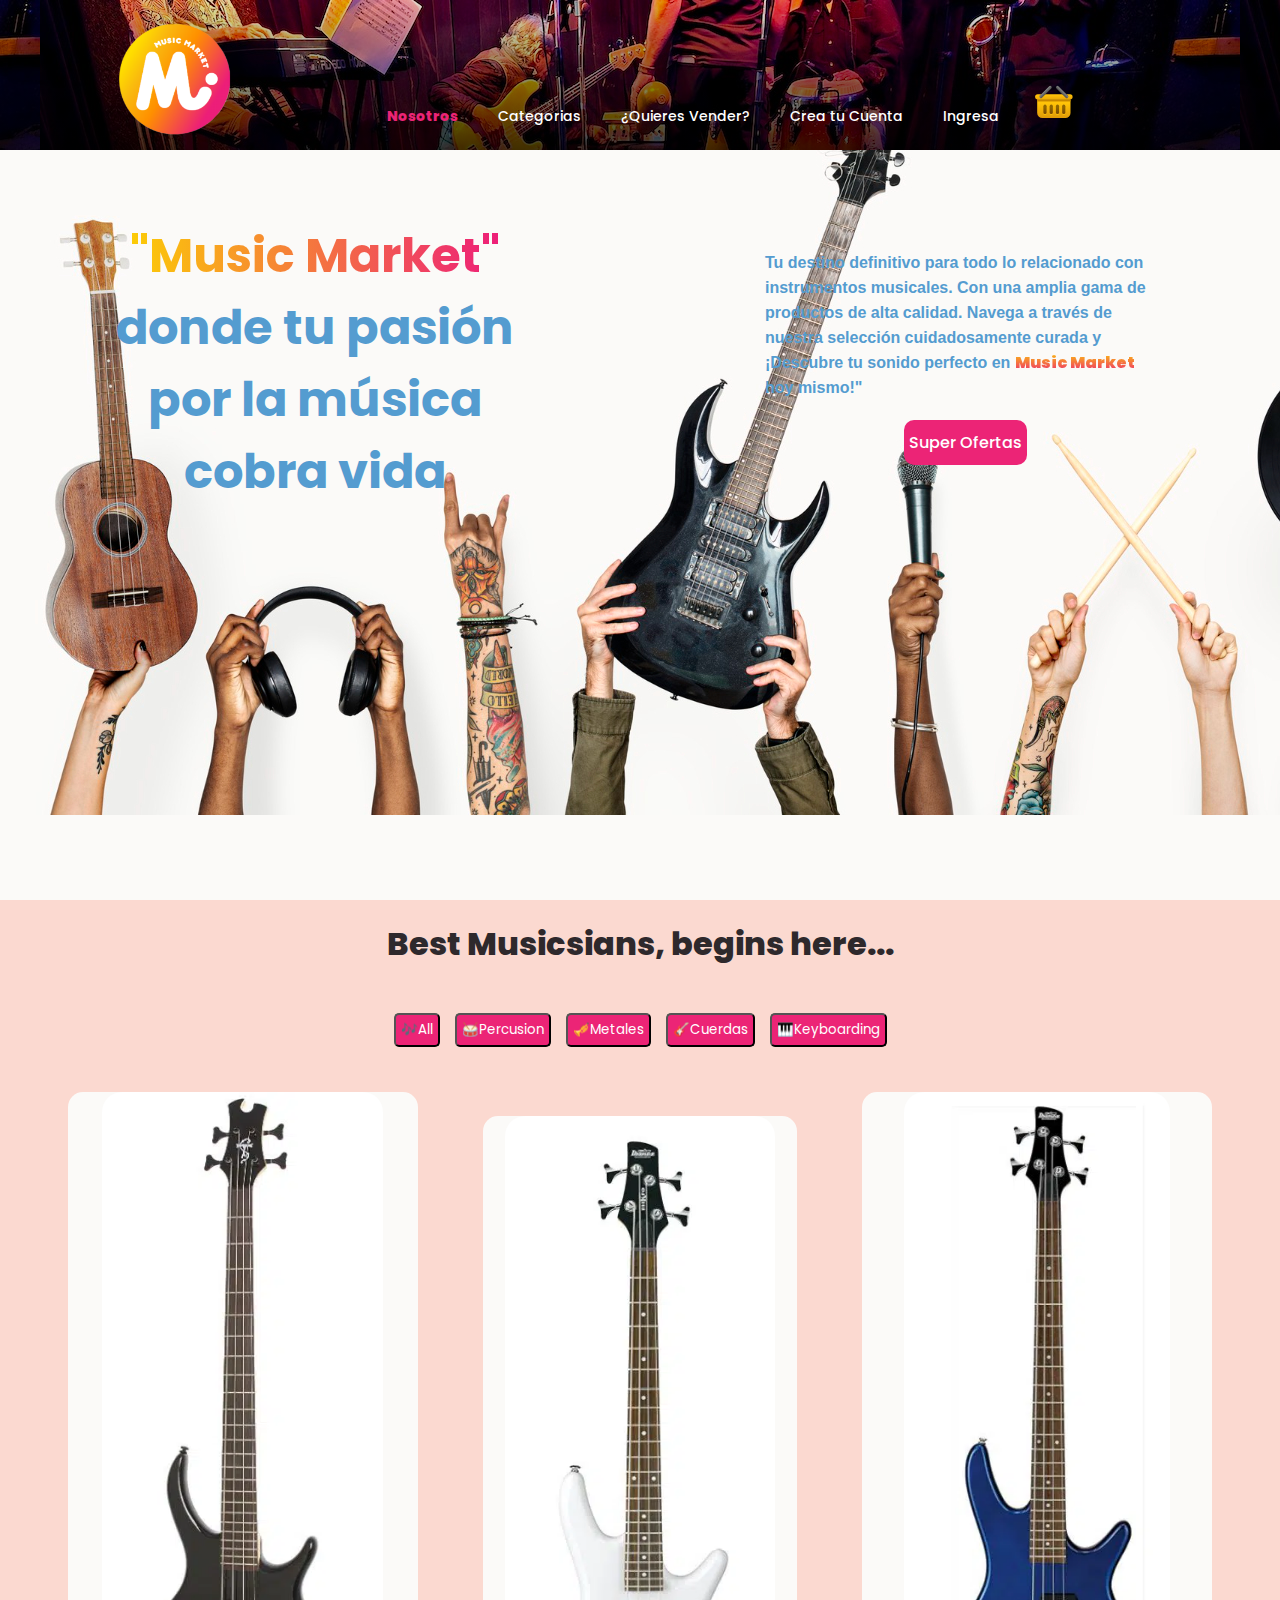
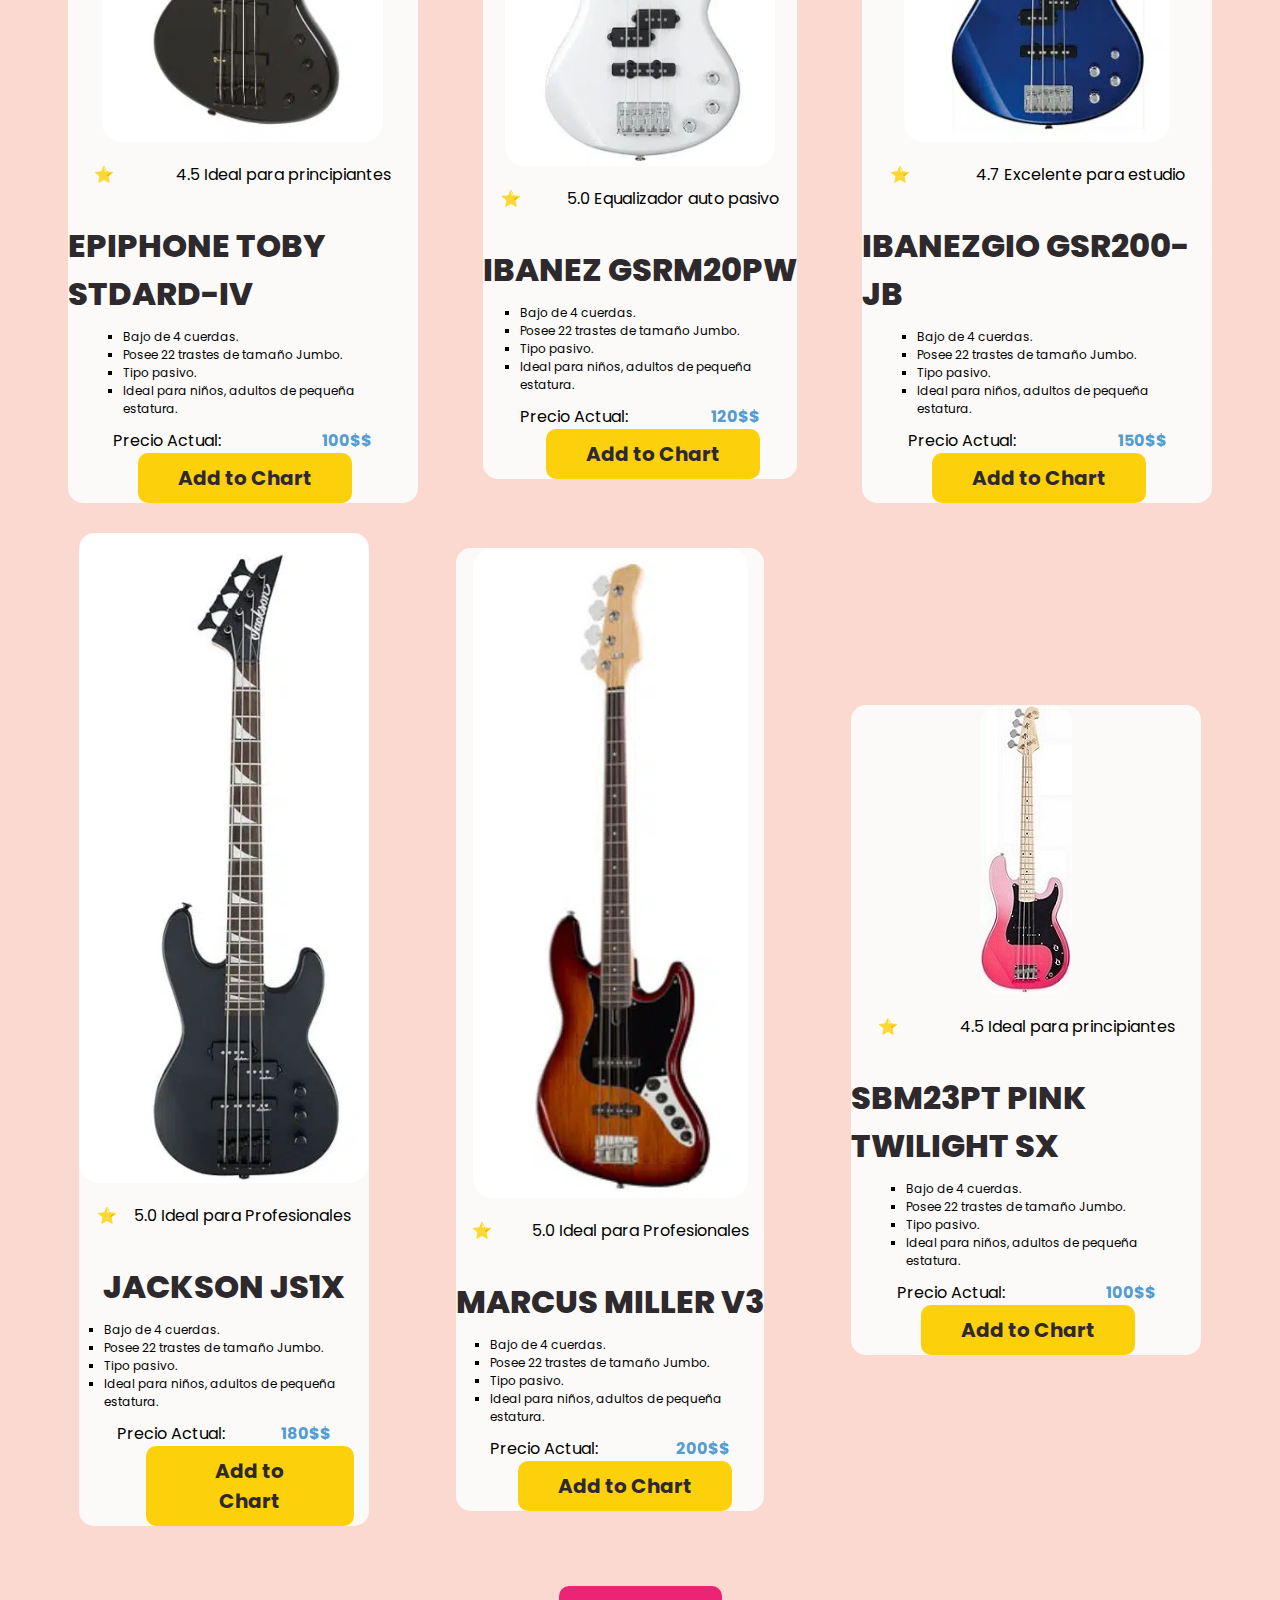
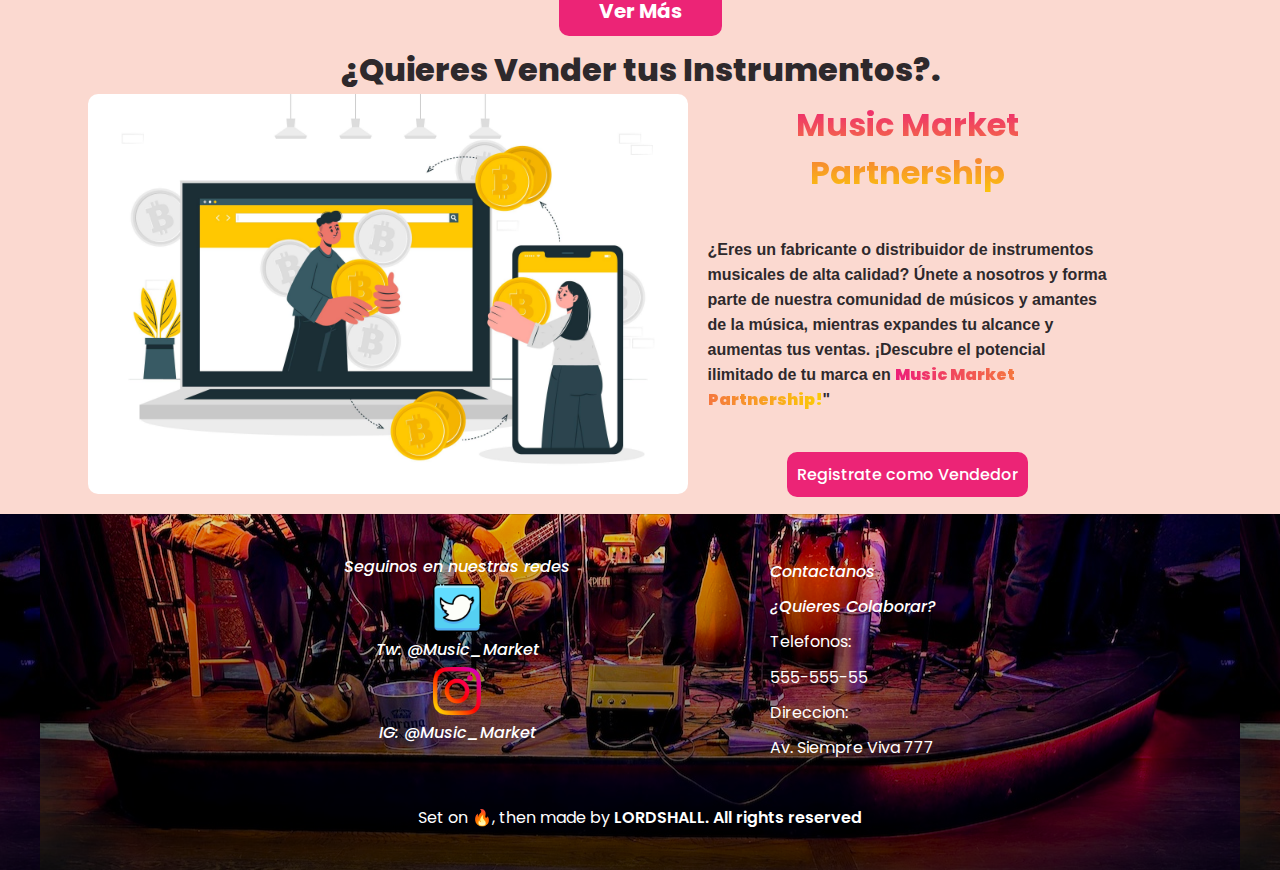
==== index.html @ e05923fe "data y index js agregados" ====
<!DOCTYPE html>
<html lang="en">
  <head>
    <meta charset="UTF-8" />
    <meta name="viewport" content="width=device-width, initial-scale=1.0" />
    <title>MusicMarket</title>
    <link rel="stylesheet" href="style.css" />
    <link rel="stylesheet" href="animations.css" />
    <link rel="stylesheet" href="Mediaqueries.css" />
    <link
      rel="apple-touch-icon"
      sizes="180x180"
      href="./assets/favicon/apple-touch-icon.png"
    />
    <link
      rel="icon"
      type="image/png"
      sizes="32x32"
      href="./assets/favicon/favicon-32x32.png"
    />
    <link
      rel="icon"
      type="image/png"
      sizes="16x16"
      href="./assets/favicon/favicon-16x16.png"
    />
    <link rel="manifest" href="./assets/favicon/site.webmanifest" />
  </head>
  <body>
    <header>
      <img src="./assets/Logos/Logo4.png" class="logo" alt="Music_Market" />

      <!-- Nav -->
      <nav class="navbar">
        <!-- input and Label para funcionalidad del menu -->
        <label for="menu-toggle" class="menu-label">
          <img src="./assets/Img/Bars-menu.png" alt="menu-icon" />
        </label>
        <input type="checkbox" id="menu-toggle" />

        <ul class="navbar-list">
          <li class="nav__link"><a href="#Home">Nosotros</a></li>
          <li class="nav__link"><a href="#Products">Categorias</a></li>
          <li class="nav__link"><a href="#Empresas">¿Quieres Vender?</a></li>
          <li class="nav__link"><a href="#">Crea tu Cuenta</a></li>
          <li class="nav__link"><a href="#">Ingresa</a></li>
        </ul>

        <!-- Carrito -->
        <!-- Input & label para funcion de Carrito -->

        <label for="cart-toggle" class="cart-label">
          <img
            src="./assets/Logos/cart_icon.svg"
            alt="buying car"
            class="cart-icon"
          />
        </label>
        <input type="checkbox" id="cart-toggle" />
        <!-- Carrito Agregado -->
        <div class="cart">
          <h2>Tu compra</h2>
          <!-- Compra -->
          <div class="cart-item">
            <img
              src="./assets/Img/Timbals/Timbals.png"
              class="cart-img"
              alt="Compra de Carrito"
            />
            <div class="item-info">
              <h3 class="item-title">Timbales</h3>
              <p class="item-bid">Sub-total:</p>
              <span class="item-price"> 150$</span>
            </div>
            <!-- Botones -->
            <div class="item-handler">
              <span class="quantity-handler down">-</span>
              <span class="item-quantity">1</span>
              <span class="quantity-handler up">+</span>
            </div>
          </div>
          <div class="cart-item">
            <img
              src="./assets/Img/Congas/Meinl_Hb50bk.png"
              class="cart-img"
              alt="Compra de Carrito"
            />
            <div class="item-info">
              <h3 class="item-title">Meinl_Hb50bk</h3>
              <p class="item-bid">Sub-total:</p>
              <span class="item-price"> 150$</span>
            </div>
            <!-- Botones -->
            <div class="item-handler">
              <span class="quantity-handler down">-</span>
              <span class="item-quantity">1</span>
              <span class="quantity-handler up">+</span>
            </div>
          </div>
          <div class="cart-item">
            <img
              src="./assets/Img/Keyboarding/Casio_Xw-p1.png"
              class="cart-img"
              alt="Compra de Carrito"
            />
            <div class="item-info">
              <h3 class="item-title">Casio XW-P1</h3>
              <p class="item-bid">Sub-total:</p>
              <span class="item-price"> 150$</span>
            </div>
            <!-- Botones -->
            <div class="item-handler">
              <span class="quantity-handler down">-</span>
              <span class="item-quantity">1</span>
              <span class="quantity-handler up">+</span>
            </div>
          </div>
          <div class="cart-item">
            <img
              src="./assets/Img/Bass/Bass_2.png"
              class="cart-img"
              alt="Compra de Carrito"
            />
            <div class="item-info">
              <h3 class="item-title">Bajo Elec.</h3>
              <p class="item-bid">Sub-total:</p>
              <span class="item-price"> 150$</span>
            </div>
            <!-- Botones -->
            <div class="item-handler">
              <span class="quantity-handler down">-</span>
              <span class="item-quantity">1</span>
              <span class="quantity-handler up">+</span>
            </div>
          </div>

          <!-- Divisor -->
          <span class="divider"></span>
          <div class="cart-total">
            <p>Total:</p>
            <span>350$</span>
          </div>

          <button class="btn-add">Comprar</button>
        </div>
        <!-- <div class="overlay"></div> -->
      </nav>
    </header>
    <section id="Home">
      <div class="Container">
        <div class="item">
          <h1>"Music Market"</h1>
          <h2>donde tu pasión por la música cobra vida</h2>
          <a href="#Products" target="_blank">Super Ofertas</a>
        </div>
        <div class="item2">
          <p>
            Tu destino definitivo para todo lo relacionado con instrumentos
            musicales. Con una amplia gama de productos de alta calidad. Navega
            a través de nuestra selección cuidadosamente curada y ¡Descubre tu
            sonido perfecto en <b>Music Market</b> hoy mismo!"
          </p>
          <a href="#Products" target="_blank">Super Ofertas</a>
        </div>
      </div>
    </section>
    <section id="Products">
      <h3>Best Musicsians, begins here...</h3>
      <div class="categories">
        <button class="category active">🎶All</button>
        <button class="category" data-category="percusion">🥁Percusion</button>
        <button class="category" data-category="metales">🎺Metales</button>
        <button class="category" data-category="cuerdas">🎸Cuerdas</button>
        <button class="category" data-category="keyboarding">
          🎹Keyboarding
        </button>
      </div>

      <!-- ############## PRODUCTOS ######################## -->
      <div class="products-container"></div>

      <button class="btn-more">Ver Más</button>
    </section>

    <section id="Empresas">
      <h3>¿Quieres Vender tus Instrumentos?.</h3>
      <div class="Enterprise">
        <div class="Enterprise-item">
          <img
            src="./assets/Img/Compra_Venta3.jpg"
            class="Compra_Venta"
            alt="Compra_Venta"
          />
        </div>
        <div class="Enterprise-item2">
          <h5>Music Market Partnership</h5>
          <p>
            ¿Eres un fabricante o distribuidor de instrumentos musicales de alta
            calidad? Únete a nosotros y forma parte de nuestra comunidad de
            músicos y amantes de la música, mientras expandes tu alcance y
            aumentas tus ventas. ¡Descubre el potencial ilimitado de tu marca en
            <b>Music Market Partnership!</b>"
          </p>

          <a href="#" target="_blank">Registrate como Vendedor</a>
        </div>
      </div>
    </section>
    <footer>
      <div id="footer-items">
        <div class="redes">
          <span>Seguinos en nuestras redes</span>
          <img src="./assets/Img/Twitter.png" class="red-icon" alt="Twitter" />
          <p>Tw: @Music_Market</p>
          <img
            src="./assets/Img/instagram2.png"
            class="red-icon"
            alt="Instagram"
          />
          <p>IG: @Music_Market</p>
        </div>
        <nav class="footer-nav">
          <ul class="footer-links">
            <li>
              <a href="#" target="_blank">Contactanos</a>
            </li>
            <li><a href="#">¿Quieres Colaborar?</a></li>
            <li>
              Telefonos:
              <p>555-555-55</p>
            </li>
            <li>
              Direccion:
              <p>Av. Siempre Viva 777</p>
            </li>
          </ul>
        </nav>
      </div>
      <p>Set on 🔥, then made by <span>LORDSHALL. All rights reserved</span></p>
    </footer>
    <script src="./assets/data.js"></script>
    <script src="./assets/index.js"></script>
  </body>
</html>
---- style.css ----
/* font */
@import url("https://fonts.googleapis.com/css2?family=Montserrat:wght@300;400;600;700;800;900&family=Poppins:wght@300;400;500;600;700;800&display=swap");

:root {
  /* bg colors */
  --background: #549cd0;
  --primary: #fbd9d0;
  --secondary: #ec2476;
  /* --secondary: #272d37; */
  --btn-bg: #fcd00a;
  --bg-azul-10: #e9eeff;
  --bg-white: #fff;
  --bg-electric: #f0fbff;
  --nav-bg: #0f1525;

  /* Text colors */
  --text-brown: #c59d6e;
  --text-Black: #2e292c;
  --text-red: #ec2476;
  --text-blue: #549cd0;
  --text-white: #fff;

  /* Decoration */
  --fire: #ff6d00;
  --electric: #64d3ff;
}

* {
  margin: 0 auto;
  padding: 0;
  box-sizing: border-box;
  font-family: "Poppins", sans-serif;
  text-decoration: none;
  list-style-type: none;
}

/* ========== HEADER =============== */

header {
  width: 100%;
  position: fixed;
  top: 0;
  display: flex;
  justify-content: space-between;
  align-items: center;
  height: 150px;
  padding: 0px 30px 0px 30px;
  margin: 0 auto;
  z-index: 1;
  background-image: linear-gradient(
      to bottom,
      rgba(0, 0, 0, 0.1),
      rgba(0, 0, 0, 0.75)
    ),
    url("./assets/Img/Salsa3.jpg");
  background-size: cover, no-repeat;
  background-position: top;
}

.logo {
  height: 90%;
  cursor: pointer;
}

.navbar,
.navbar-list {
  margin-top: 40px;
  display: flex;
  align-items: center;
  justify-content: space-between;
  gap: 20px;
}

.navbar-list {
  gap: 40px;
}

.navbar-list a {
  color: var(--text-white);
  font-size: 14px;
  font-weight: 500;
}

.cart-label {
  padding-left: 10px;
}

#menu-toggle:checked ~ .navbar-list {
  display: flex;
}

.navbar-list li:first-child > a {
  color: var(--text-red);
  font-weight: 800;
}

body {
  background: var(--primary);
  align-items: center;
}

/* ################### CARRITO ####################### */

/* ***Menu-toggle Ocultado*** */
#cart-toggle,
#menu-toggle,
.menu-label {
  display: none;
}

.menu-label {
  margin-right: 100px;
}

.cart-icon {
  height: 80px;
  width: 50px;
  font-size: 18px;
  margin-right: 100px;
  margin-top: 20px;
  color: var(--text-white);
  cursor: pointer;
  position: relative;
}

.cart-img {
  width: 55px;
  height: 65px;
}

.cart {
  position: absolute;
  right: 0;
  top: 150px;
  background: linear-gradient(to left, var(--primary), var(--bg-azul-10));
  padding: 40px 20px;
  height: calc(100vh - 150px);
  display: flex;
  flex-direction: column;
  gap: 20px;
  overflow-y: scroll;
  display: none;
}

.cart h2 {
  color: var(--text-Black);
  font-size: 20px;
  font-weight: 700;
}

.cart-item {
  display: flex;
  align-items: center;
  justify-content: center;
  gap: 20px;
  padding: 20px;
  border: 1px solid var(--text-blue);
  background: linear-gradient(to left, var(--primary), var(--bg-azul-10));
  border-radius: 10px;
  -webkit-border-radius: 10px;
  -moz-border-radius: 10px;
  -ms-border-radius: 10px;
  -o-border-radius: 10px;
}

.item-title {
  color: var(--text-Black);
  font-size: 14px;
  font-weight: 700;
  font-style: italic;
}

.item-bid {
  color: var(--text-Black);
  font-size: 12px;
  font-weight: 500;
}

.item-price {
  background: linear-gradient(to right, var(--text-blue), var(--text-Black));
  color: transparent;
  background-clip: text;
  -webkit-background-clip: text;
  font-weight: 800;
}

.item-handler {
  display: flex;
  align-items: center;
  justify-content: center;
  gap: 10px;
}

.quantity-handler {
  color: var(--text-red);
  padding: 2px 8px;
  border-radius: 5px;
  -webkit-border-radius: 5px;
  -moz-border-radius: 5px;
  -ms-border-radius: 5px;
  -o-border-radius: 5px;
  border: 2px solid var(--text-blue);
}

.item-quantity {
  color: var(--text-gray);
}
.divider {
  margin-top: 20px;
  border: 0.5px solid var(--text-blue);
}

.cart-total {
  display: flex;
  justify-content: space-between;
  color: var(--text-Black);
}

.cart-total p {
  font-weight: 700;
  font-style: italic;
}

.cart-total span {
  font-size: 18px;
  font-weight: 700;
  font-style: italic;
}

/* ##################### HACIENDO FUNCIONAL EL CARRITO############### */

#cart-toggle:checked + .cart {
  display: flex;
}

/* ############################ HOME ################################## */
/* main {
  background: var(--primary);
  display: flex;
  justify-content: center;
  width: 100%;
} */

#Home {
  max-width: 100%;
  padding: 100px 0;
  height: 100vh;
  width: 100%;
  display: flex;
  align-content: center;
  justify-content: center;
  background-image: url(./assets/Img/Hands.jpg);
}

.Container {
  display: flex;
  gap: 50px;
  flex-direction: row;
  justify-content: center;
  align-items: flex-start;
  max-width: 1200px;
}

.item {
  display: flex;
  flex-direction: column;
  margin-top: 120px;
  padding-right: 100px;
  width: 500px;
  text-align: center;
  color: var(--text-blue);
  font-family: "caveat";
}

.item a {
  width: fit-content;
  color: var(--text-white);
  padding: 10px 5px;
  border-radius: 10px;
  font-weight: 500;
  background-color: var(--text-red);
  display: none;
}

.item h1 {
  font-size: 48px;
  font-weight: 700;
  text-align: center;
  background: linear-gradient(to right, #fccc06, #ed1e79);
  color: transparent;
  background-clip: text;
  -webkit-background-clip: text;
}

.item2 b {
  background: linear-gradient(to bottom, #fccc06, #ed1e79);
  color: transparent;
  background-clip: text;
  -webkit-background-clip: text;
}

.item h2 {
  font-size: 48px;
  font-weight: 700;
  text-align: center;
}

.item2 {
  display: flex;
  margin-top: 150px;
  width: 500px;
  padding-left: 100px;
  flex-direction: column;
  gap: 20px;
  align-items: flex-start;
  /* margin: 40px 20px;
  font-family: Verdana, Geneva, Tahoma, sans-serif;
  font-weight: 800;
  font-size: 48px;
  text-align: right; */
}

.item2 p {
  justify-content: center;
  text-align: start;
  font-family: Verdana, Geneva, Tahoma, sans-serif;
  font-size: 16px;
  color: var(--text-blue);
  font-weight: 700;
  line-height: 25px;
}

.item2 a {
  width: fit-content;
  color: var(--text-white);
  padding: 10px 5px;
  border-radius: 10px;
  font-weight: 500;
  background-color: var(--text-red);
}

/* ############################ PRODUCTS ################################## */

#Products {
  display: flex;
  flex-direction: column;
  justify-content: space-between;
  align-items: center;
  max-width: 1200px;
  gap: 40px;
}

#Products h3 {
  margin-top: 20px;
  font-size: 2rem;
  font-weight: 800;
  color: var(--text-Black);
}

.products-container {
  display: flex;
  flex-wrap: wrap;
  align-content: center;
  justify-content: space-around;
  align-items: center;
  gap: 10px;
}

.products {
  max-width: 350px;
  background-color: #fbfaf8;
  display: flex;
  flex-direction: column;
  justify-content: space-between;
  align-items: center;
  border-radius: 15px;
  gap: 20px;
  margin-bottom: 20px;
}

.Instruments {
  max-width: 300px;
  max-height: 650px;
  border-radius: 20px;
  background-color: #fbfaf8;
}

.categories {
  display: flex;
  align-items: center;
  justify-content: center;
  gap: 15px;
}

.categories,
.category {
  cursor: pointer;
  border-radius: 5px;
  padding: 5px 5px;
}

.category {
  background-color: var(--text-red);
  color: var(--text-white);
}

.list-desc {
  margin-left: 10px;
  list-style: square;
}

.product-info {
  display: flex;
  flex-direction: column;
  justify-content: space-between;
  gap: 50px;
  /* width: 100%; */
}

.product-top {
  display: flex;
  justify-content: flex-start;
  gap: 10px;
  font-weight: 10px;
}

.product-mid {
  padding-top: 15px;
  display: flex;
  flex-direction: column;
  justify-content: center;
  align-content: center;
  align-items: center;
  gap: 10px;
}

.product-mid h4 {
  font-size: 500;
  text-align: center;
  font-size: 24px;
}

.list-desc {
  font-size: 12px;
  max-width: 250px;
}

.product-bot {
  padding-top: 10px;
  display: flex;
  justify-content: space-around;
  align-items: center;
  gap: 10px;
}

.product-bot b,
.product-mid h3 {
  color: var(--text-blue);
}

.btn-add {
  display: flex;
  margin-left: 20%;
  background-color: var(--btn-bg);
  border: none;
  padding: 10px 40px;
  border-radius: 10px;
  color: var(--text-Black);
  cursor: pointer;
  font-weight: 700;
  font-size: 20px;
}

.btn-more {
  background-color: var(--text-red);
  border: none;
  padding: 10px 40px;
  border-radius: 10px;
  width: fit-content;
  color: var(--text-white);
  cursor: pointer;
  font-weight: 700;
  font-size: 20px;
}

/* ############################ EMPRESAS ################################## */

#Empresas {
  display: flex;
  flex-direction: column;
  justify-content: space-around;
  align-items: center;
  max-width: 1200px;
  padding-top: 10px;
  padding-bottom: 10px;
}

#Empresas h3 {
  font-size: 2rem;
  font-weight: 800;
  color: var(--text-Black);
}

.Enterprise {
  margin-left: 70px;
  max-width: 1200px;
  display: flex;
  align-items: center;
  justify-content: space-between;
  border-radius: 10px;
  text-align: center;
  gap: 20px;
}

.Enterprise-item {
  display: flex;
  align-content: center;
  justify-content: center;
  width: 50%;
  padding-bottom: 10px;
}

.Compra_Venta {
  display: flex;
  align-items: center;
  justify-content: center;
  width: 600px;
  border-radius: 10px;
}

.Enterprise-item2 {
  display: flex;
  flex-direction: column;
  align-items: center;
  justify-content: space-between;
  width: 400px;
  gap: 40px;
}

.Enterprise-item2 h5 {
  font-size: 32px;
  font-weight: 700;
  min-width: 300px;
  justify-content: start;
  text-align: center;
  background: linear-gradient(to top, #fccc06, #ed1e79);
  color: transparent;
  background-clip: text;
  -webkit-background-clip: text;
}

.Enterprise-item2 p {
  text-align: start;
  font-family: Verdana, Geneva, Tahoma, sans-serif;
  font-size: 16px;
  color: var(--text-Black);
  font-weight: 700;
  line-height: 25px;
}

.Enterprise-item2 b {
  background: linear-gradient(to left, #fccc06, #ed1e79);
  color: transparent;
  background-clip: text;
  -webkit-background-clip: text;
}

.Enterprise-item2 a {
  color: var(--text-white);
  padding: 10px 10px;
  border-radius: 10px;
  font-weight: 500;
  background-color: var(--text-red);
}

.btn-load {
  width: fit-content;
  color: var(--text-white);
  padding: 10px 5px;
  border-radius: 10px;
  font-weight: 500;
  background-color: var(--text-red);
  display: none;
}

/* ############################ FOOTER ################################## */
footer {
  width: 100%;
  display: flex;
  flex-direction: column;
  justify-content: space-between;
  align-items: center;
  padding: 40px 0;
  gap: 40px;
  background-image: linear-gradient(
      to bottom,
      rgba(0, 0, 0, 0.1),
      rgba(0, 0, 0, 0.75)
    ),
    url("./assets/Img/Salsa3.jpg");
  background-size: cover, no-repeat;
  background-position: bottom;
}

#footer-items {
  display: flex;
  align-content: center;
  justify-content: space-between;
  gap: 200px;
}

.redes {
  display: flex;
  flex-direction: column;
  gap: 5px;
  max-width: 500px;
}

.red-icon {
  display: flex;
  width: 48px;
  height: 48px;
}

.footer-nav,
.footer-links,
.footer-links p {
  line-height: 2.2em;
  font-size: 16px;
  color: var(--text-white);
}

/* .footer-links a {
  text-decoration: underline var(--background);
} */

.redes p,
.redes span,
footer a {
  color: var(--text-white);
  font-size: 16px;
  font-weight: 500;
  font-style: italic;
}

.footer-nav {
  max-width: 500px;
  flex-direction: row;
}

footer span {
  font-weight: 600;
}

footer p {
  color: var(--bg-white);
}
---- animations.css ----
html {
  scroll-behavior: smooth;
  scroll-padding-top: 75px;
}

.overlay {
  position: absolute;
  width: 100%;
  height: 100vh;
  top: 80px;
  left: 0;
  z-index: 1;
  background: rgba(255, 255, 255, 0.25);
  backdrop-filter: blur(16.5px);
  -webkit-backdrop-filter: blur(16.5px);
  opacity: 0;
  transform: translate(-200%);
  transition: opacity 0.7s ease;
}

#menu-toggle:checked ~ .overlay {
  transform: translate(0);
  opacity: 1;
}

.navbar-list li {
  position: relative;
  padding: 0;
}

.navbar-list li a::after {
  content: "";
  background-color: var(--alternative);
  width: 100%;
  height: 2px;
  position: absolute;
  bottom: 0;
  left: 0;
  transform: scaleX(0);
  -webkit-transform: scaleX(0);
  -moz-transform: scaleX(0);
  -ms-transform: scaleX(0);
  -o-transform: scaleX(0);
  /* transform-origin: bottom right; */
  transition: 0.25s ease;
  -webkit-transition: 0.25s ease;
  -moz-transition: 0.25s ease;
  -ms-transition: 0.25s ease;
  -o-transition: 0.25s ease;
}

.navbar-list li a:hover::after {
  transform: scaleX(1);
  /* -webkit-transform: scaleX(1);
    -moz-transform: scaleX(1);
    -ms-transform: scaleX(1);
    -o-transform: scaleX(1);
    transform-origin: bottom left; */
}

.login-icon {
  transition: all.3s ease-out;
  -webkit-transition: all.3s ease-out;
  -moz-transition: all.3s ease-out;
  -ms-transition: all.3s ease-out;
  -o-transition: all.3s ease-out;
}

.login-icon:hover {
  color: var(--alternative);
  border-color: var(--alternative);
}

.Estudio-info a {
  transition: all 0.2s ease-out;
  -webkit-transition: all 0.2s ease-out;
  -moz-transition: all 0.2s ease-out;
  -ms-transition: all 0.2s ease-out;
  -o-transition: all 0.2s ease-out;
}

.Estudio-info a:hover {
  background-color: #56070c;
}

/* ****Animations**** */

@keyframes fade {
  from {
    opacity: 0;
  }
  to {
    opacity: 1;
  }
}

@keyframes slide-up {
  from {
    transform: translateY(50px);
    -webkit-transform: translateY(50px);
    -moz-transform: translateY(50px);
    -ms-transform: translateY(50px);
    -o-transform: translateY(50px);
  }
  to {
    transform: translateY(0);
  }
}

/* .item h1 {
    animation: fade 1.5s ease-in, slide-up 1.3s ease-in-out;
    -webkit-animation: fade 1.5s ease-in, slide-up 1.3s ease-in-out;
    animation-delay: 0.6s;
  }
  
  .item p {
    opacity: 0;
    animation: fade 1.3s ease-in forwards, slide-up 1s ease-in-out;
    -webkit-animation: fade 1.3s ease-in forwards, slide-up 1s ease-in-out;
    animation-delay: 0.5s;
  }
  
  .item:nth-child(1) {
    opacity: 0;
    animation: fade 1.2s ease-in-out forwards;
    -webkit-animation: fade 1.2s ease-in-out forwards;
    animation-delay: 0.6s;
  }
  
  .item:nth-child(2),
  .item:nth-child(3) {
    opacity: 0;
    animation: fade 1s ease-in-out forwards, slide-up 1.3s ease-in-out;
    -webkit-animation: fade 1s ease-in-out forwards, slide-up 1.3s ease-in-out;
    animation-delay: 0.3s;
  }
  
  .galeria-foto:hover,
  .galeria-studio:hover {
    scale: 1.02;
  } */

.Studio {
  opacity: 0;
  animation: fade infinite ease-in-out forwards;
}

.footer-links a {
  transition: underline var(--text2);
  -webkit-transition: underline var(--text2);
  -moz-transition: underline var(--text2);
  -ms-transition: underline var(--text2);
  -o-transition: underline var(--text2);
}

.footer-links a:hover {
  text-decoration: underline var(--text2);
}
---- Mediaqueries.css ----
@media (max-width: 990px) {
  .navbar {
    gap: 5px;
  }

  /* * {
    border: 1px solid red;
    } */

  .navbar-list {
    position: absolute;
    border: 2px solid var(--bg-white);
    top: 110px;
    width: 90%;
    left: 1%;
    right: 1%;
    border-top: 0;
    flex-direction: column;
    background: linear-gradient(to top, var(--text-blue), var(--text-Black));
    border-radius: 0px 0px 20px 20px;
    border-radius: 0px 0px 15px 15px;
    -webkit-border-radius: 0px 0px 15px 15px;
    -moz-border-radius: 0px 0px 15px 15px;
    -ms-border-radius: 0px 0px 15px 15px;
    -o-border-radius: 0px 0px 15px 15px;
    align-items: flex-start;
    padding: 20px 20px;
    display: none;
  }

  .menu-label {
    margin-right: 60px;
    display: flex;
    cursor: pointer;
    order: 2;
  }

  .menu-label img {
    padding-top: 15px;
  }

  #menu-toggle:checked + .navbar-list {
    display: flex;
  }
  /*################### HOME #####################*/

  #Home {
    width: 100%;
  }

  .Container {
    padding-left: 15%;
    width: 100%;
    text-align: center;
    justify-content: center;
    flex-direction: column;
    gap: 20px;
  }

  .item {
    align-items: center;
    justify-content: center;
  }

  .item a {
    display: flex;
  }

  .item2 {
    display: none;
  }
  /*################### Products #####################*/

  .categories {
    flex-wrap: wrap;
    max-width: 390px;
  }

  .category {
    width: 120px;
  }

  .product-mid h3 {
    font-size: 16px;
  }

  /*################### Empresa #####################*/

  .Enterprise {
    max-width: 90%;
    justify-content: space-around;
  }

  .Enterprise-item,
  .Enterprise-item2 {
    max-width: 50%;
  }

  .Enterprise-item2 {
    justify-content: flex-start;
  }
  .Enterprise-item2 p {
    display: none;
  }
  .Compra_Venta {
    width: 300px;
  }

  .Enterprise-item2 h5 {
    font-size: 24px;
    max-width: 100px;
  }

  .Enterprise-item2 a {
    align-items: center;
    font-size: 12px;
  }

  /*################### Footer #####################*/
  #footer {
    width: 90%;
  }

  #footer-items {
    display: flex;
    flex-wrap: wrap;
    justify-content: space-around;
  }

  .footer-nav {
    margin-left: 0px;
  }

  .redes {
    text-align: center;
    align-items: center;
  }

  .redes p,
  .redes span {
    font-size: 12px;
  }

  footer p,
  .footer-nav p,
  .footer-links,
  .footer-links a,
  .footer-links span {
    font-size: 12px;
    font-weight: 500;
  }
}

/* **************************************************************** */
@media (max-width: 580px) {
  .cart {
    left: 0;
    width: 100%;
    border: none;
  }

  .cart-item {
    flex-wrap: wrap;
  }

  /* #Home {
    width: 100%;
  } */

  .Container {
    display: flex;
    flex-wrap: wrap;
    min-width: 100%;
    justify-content: space-around;
  }

  .item,
  .item2 {
    justify-content: center;
    max-width: 300px;
  }

  .item h1,
  .item h2 {
    font-size: 32px;
  }

  #Products h3 {
    font-size: 32px;
  }

  #Products h3 {
    font-size: 24px;
    max-width: 300px;
    text-align: center;
  }

  .btn-more {
    font-size: 12px;
    max-width: 40%;
  }

  /*################### Empresa #####################*/

  .Enterprise {
    display: flex;
    justify-content: center;
    max-width: 340px;
    margin-left: 0;
  }
  #Empresas h3 {
    font-size: 18px;
  }

  .Enterprise-item {
    max-width: 150px;
  }

  .Compra_Venta {
    width: 150px;
  }

  .Enterprise-item2 {
    min-width: 100px;
    justify-content: center;
    width: fit-content;
  }

  .Enterprise-item2 h5 {
    font-size: 14px;
    text-align: center;
    min-width: 120px;
  }

  .Enterprise-item2 a {
    text-align: center;
    font-size: 12px;
    max-width: fit-content;
  }

  /*################### Footer #####################*/
  footer {
    padding-top: 10px;
  }

  .red-icon {
    display: none;
  }

  #footer-items {
    flex-direction: column-reverse;
    text-align: center;
    gap: 20px;
  }

  .footer-links,
  .footer-links a,
  .footer-links span {
    font-size: 16px;
    line-height: 1.6em;
  }

  .redes,
  .redes span,
  .redes p {
    line-height: 1em;
  }

  footer p {
    text-align: center;
    font-size: 12px;
  }
}
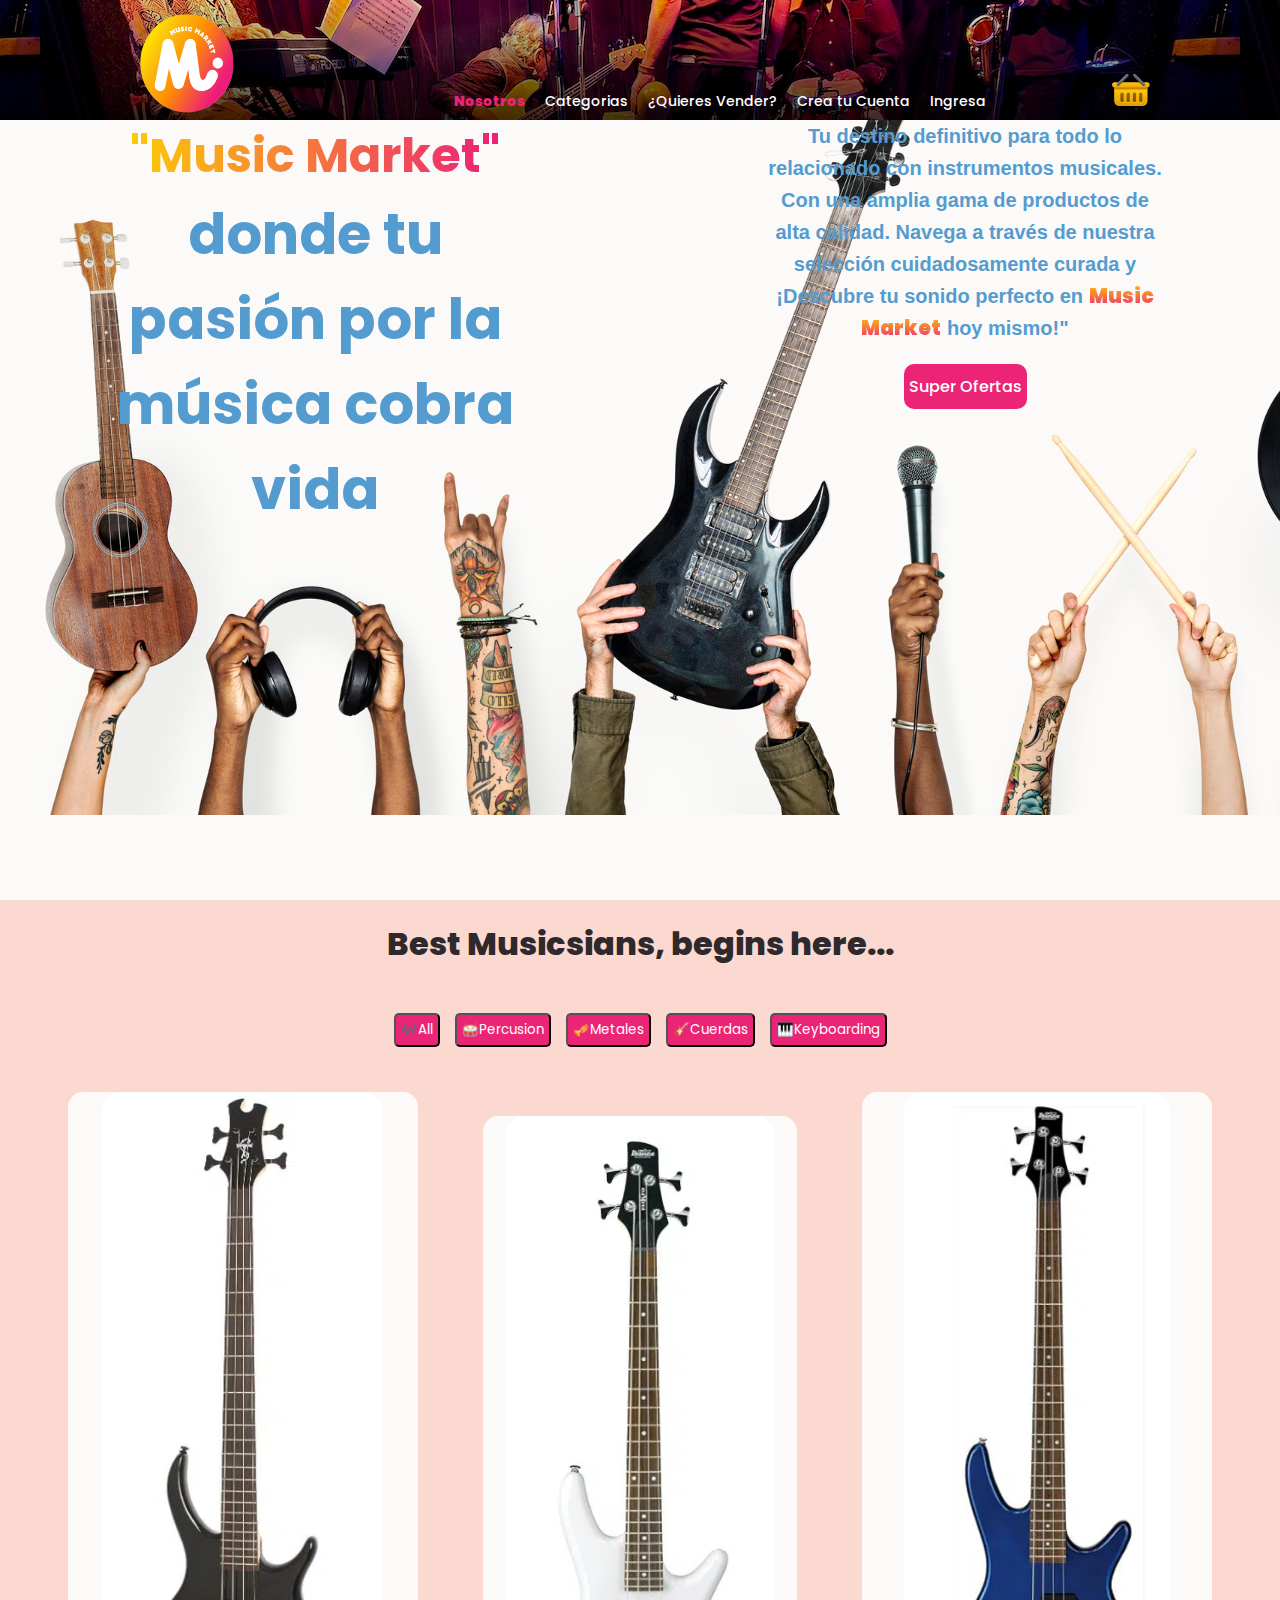
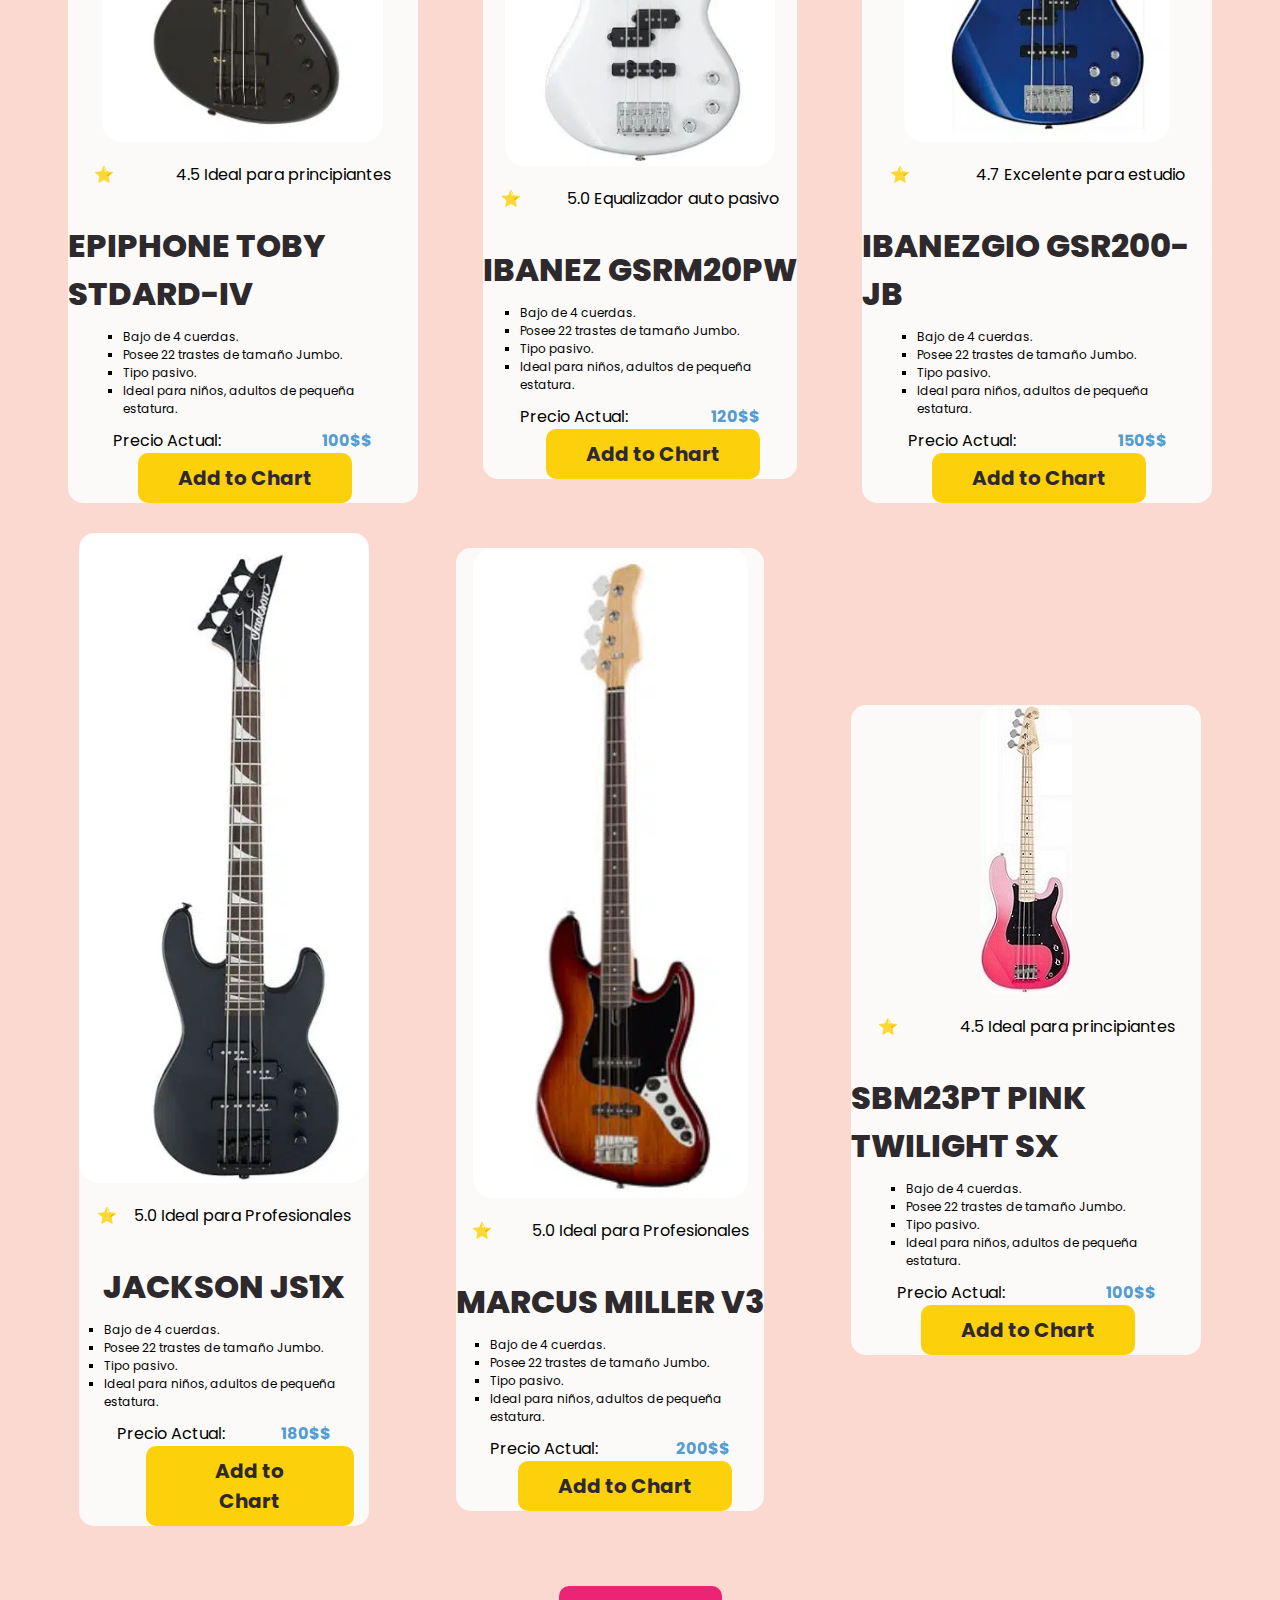
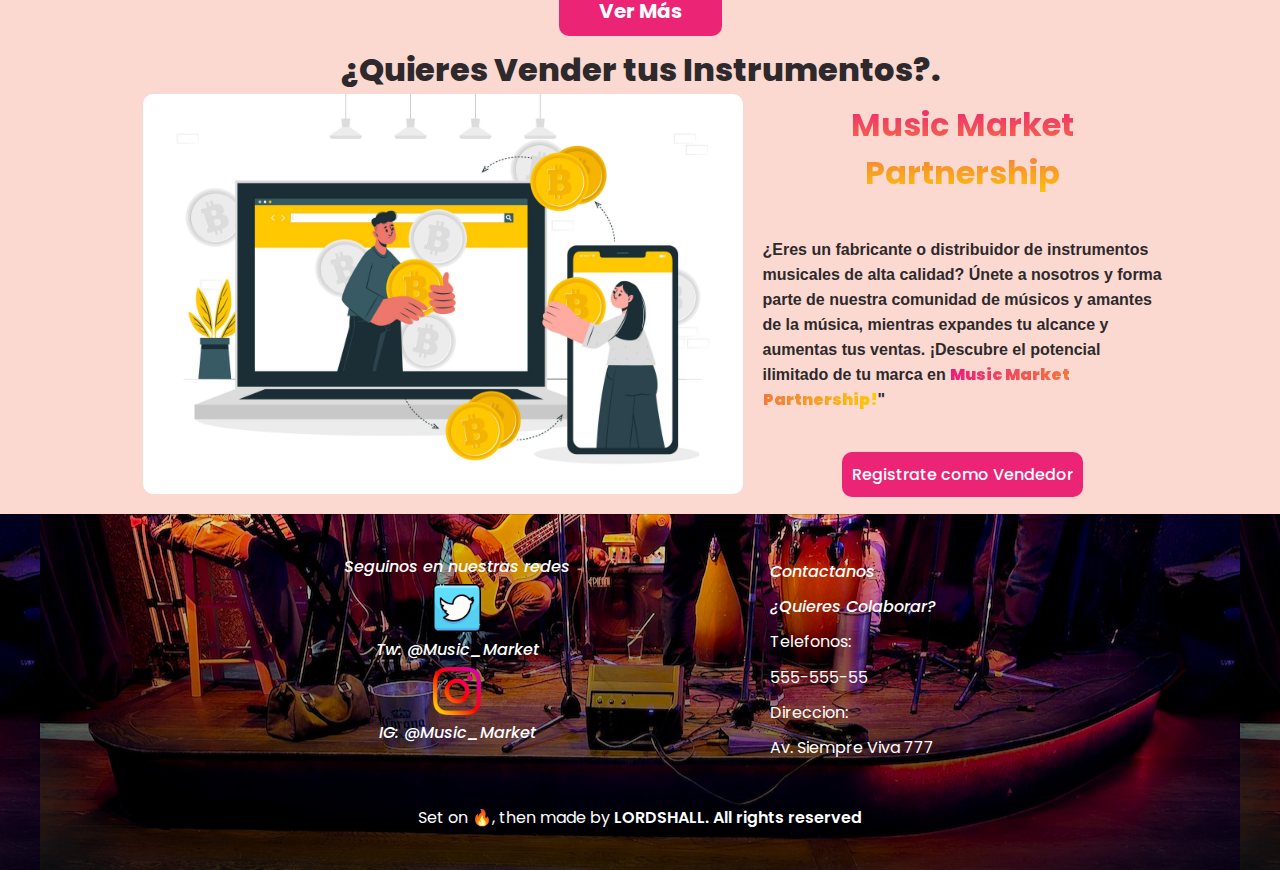
==== commit 58ce8d37: "Arreglos en CSS" ====
--- a/index.html
+++ b/index.html
@@ -4,6 +4,10 @@
     <meta charset="UTF-8" />
     <meta name="viewport" content="width=device-width, initial-scale=1.0" />
     <title>MusicMarket</title>
+    <link
+      rel="stylesheet"
+      href="https://cdnjs.cloudflare.com/ajax/libs/font-awesome/6.4.2/css/all.min.css"
+    />
     <link rel="stylesheet" href="style.css" />
     <link rel="stylesheet" href="animations.css" />
     <link rel="stylesheet" href="Mediaqueries.css" />
@@ -29,12 +33,13 @@
   <body>
     <header>
       <img src="./assets/Logos/Logo4.png" class="logo" alt="Music_Market" />
-
-      <!-- Nav -->
       <nav class="navbar">
+        <!-- Nav -->
+
         <!-- input and Label para funcionalidad del menu -->
         <label for="menu-toggle" class="menu-label">
           <img src="./assets/Img/Bars-menu.png" alt="menu-icon" />
+          <!-- <i class="fa-regular fa-piano-keyboard" style="color: #fd840e"></i> -->
         </label>
         <input type="checkbox" id="menu-toggle" />
 
@@ -55,6 +60,7 @@
             alt="buying car"
             class="cart-icon"
           />
+          <!-- <i class="fa-solid fa-cart-flatbed cart-icon"></i> -->
         </label>
         <input type="checkbox" id="cart-toggle" />
         <!-- Carrito Agregado -->
@@ -143,69 +149,75 @@
 
           <button class="btn-add">Comprar</button>
         </div>
-        <!-- <div class="overlay"></div> -->
+        <div class="overlay"></div>
       </nav>
     </header>
-    <section id="Home">
-      <div class="Container">
-        <div class="item">
-          <h1>"Music Market"</h1>
-          <h2>donde tu pasión por la música cobra vida</h2>
-          <a href="#Products" target="_blank">Super Ofertas</a>
-        </div>
-        <div class="item2">
-          <p>
-            Tu destino definitivo para todo lo relacionado con instrumentos
-            musicales. Con una amplia gama de productos de alta calidad. Navega
-            a través de nuestra selección cuidadosamente curada y ¡Descubre tu
-            sonido perfecto en <b>Music Market</b> hoy mismo!"
-          </p>
-          <a href="#Products" target="_blank">Super Ofertas</a>
-        </div>
-      </div>
-    </section>
-    <section id="Products">
-      <h3>Best Musicsians, begins here...</h3>
-      <div class="categories">
-        <button class="category active">🎶All</button>
-        <button class="category" data-category="percusion">🥁Percusion</button>
-        <button class="category" data-category="metales">🎺Metales</button>
-        <button class="category" data-category="cuerdas">🎸Cuerdas</button>
-        <button class="category" data-category="keyboarding">
-          🎹Keyboarding
-        </button>
-      </div>
-
-      <!-- ############## PRODUCTOS ######################## -->
-      <div class="products-container"></div>
-
-      <button class="btn-more">Ver Más</button>
-    </section>
-
-    <section id="Empresas">
-      <h3>¿Quieres Vender tus Instrumentos?.</h3>
-      <div class="Enterprise">
-        <div class="Enterprise-item">
-          <img
-            src="./assets/Img/Compra_Venta3.jpg"
-            class="Compra_Venta"
-            alt="Compra_Venta"
-          />
-        </div>
-        <div class="Enterprise-item2">
-          <h5>Music Market Partnership</h5>
-          <p>
-            ¿Eres un fabricante o distribuidor de instrumentos musicales de alta
-            calidad? Únete a nosotros y forma parte de nuestra comunidad de
-            músicos y amantes de la música, mientras expandes tu alcance y
-            aumentas tus ventas. ¡Descubre el potencial ilimitado de tu marca en
-            <b>Music Market Partnership!</b>"
-          </p>
-
-          <a href="#" target="_blank">Registrate como Vendedor</a>
-        </div>
-      </div>
-    </section>
+
+    <main>
+      <section id="Home">
+        <div class="Container">
+          <div class="item">
+            <h1>"Music Market"</h1>
+            <h2>donde tu pasión por la música cobra vida</h2>
+            <a href="#Products" target="_blank">Super Ofertas</a>
+          </div>
+          <div class="item2">
+            <p>
+              Tu destino definitivo para todo lo relacionado con instrumentos
+              musicales. Con una amplia gama de productos de alta calidad.
+              Navega a través de nuestra selección cuidadosamente curada y
+              ¡Descubre tu sonido perfecto en <b>Music Market</b> hoy mismo!"
+            </p>
+            <a href="#Products" target="_blank">Super Ofertas</a>
+          </div>
+        </div>
+      </section>
+      <section id="Products">
+        <h3>Best Musicsians, begins here...</h3>
+        <div class="categories">
+          <button class="category active">🎶All</button>
+          <button class="category" data-category="percusion">
+            🥁Percusion
+          </button>
+          <button class="category" data-category="metales">🎺Metales</button>
+          <button class="category" data-category="cuerdas">🎸Cuerdas</button>
+          <button class="category" data-category="keyboarding">
+            🎹Keyboarding
+          </button>
+        </div>
+
+        <!-- ############## PRODUCTOS ######################## -->
+        <div class="products-container"></div>
+
+        <button class="btn-more">Ver Más</button>
+      </section>
+
+      <section id="Empresas">
+        <h3>¿Quieres Vender tus Instrumentos?.</h3>
+        <div class="Enterprise">
+          <div class="Enterprise-item">
+            <img
+              src="./assets/Img/Compra_Venta3.jpg"
+              class="Compra_Venta"
+              alt="Compra_Venta"
+            />
+          </div>
+          <div class="Enterprise-item2">
+            <h5>Music Market Partnership</h5>
+            <p>
+              ¿Eres un fabricante o distribuidor de instrumentos musicales de
+              alta calidad? Únete a nosotros y forma parte de nuestra comunidad
+              de músicos y amantes de la música, mientras expandes tu alcance y
+              aumentas tus ventas. ¡Descubre el potencial ilimitado de tu marca
+              en
+              <b>Music Market Partnership!</b>"
+            </p>
+
+            <a href="#" target="_blank">Registrate como Vendedor</a>
+          </div>
+        </div>
+      </section>
+    </main>
     <footer>
       <div id="footer-items">
         <div class="redes">
--- a/style.css
+++ b/style.css
@@ -43,10 +43,10 @@
   display: flex;
   justify-content: space-between;
   align-items: center;
-  height: 150px;
+  height: 120px;
   padding: 0px 30px 0px 30px;
   margin: 0 auto;
-  z-index: 1;
+  z-index: 2;
   background-image: linear-gradient(
       to bottom,
       rgba(0, 0, 0, 0.1),
@@ -55,38 +55,34 @@
     url("./assets/Img/Salsa3.jpg");
   background-size: cover, no-repeat;
   background-position: top;
+  gap: 20px;
 }
 
 .logo {
-  height: 90%;
-  cursor: pointer;
-}
-
-.navbar,
+  height: 120px;
+  width: 120px;
+}
+
+.navbar {
+  margin-top: 40px;
+  display: flex;
+  align-items: center;
+  justify-content: center;
+  gap: 80px;
+}
+
 .navbar-list {
+  gap: 20px;
   margin-top: 40px;
   display: flex;
   align-items: center;
-  justify-content: space-between;
-  gap: 20px;
-}
-
-.navbar-list {
-  gap: 40px;
+  justify-content: center;
 }
 
 .navbar-list a {
   color: var(--text-white);
   font-size: 14px;
   font-weight: 500;
-}
-
-.cart-label {
-  padding-left: 10px;
-}
-
-#menu-toggle:checked ~ .navbar-list {
-  display: flex;
 }
 
 .navbar-list li:first-child > a {
@@ -94,10 +90,11 @@
   font-weight: 800;
 }
 
-body {
+/* body {
   background: var(--primary);
   align-items: center;
-}
+  overflow-x: hidden;
+} */
 
 /* ################### CARRITO ####################### */
 
@@ -108,19 +105,19 @@
   display: none;
 }
 
-.menu-label {
+/* .menu-label {
   margin-right: 100px;
-}
+} */
 
 .cart-icon {
+  display: flex;
   height: 80px;
   width: 50px;
-  font-size: 18px;
-  margin-right: 100px;
+  font-size: 24px;
   margin-top: 20px;
-  color: var(--text-white);
+  margin-left: 40px;
   cursor: pointer;
-  position: relative;
+  z-index: 2;
 }
 
 .cart-img {
@@ -131,7 +128,7 @@
 .cart {
   position: absolute;
   right: 0;
-  top: 150px;
+  top: 120px;
   background: linear-gradient(to left, var(--primary), var(--bg-azul-10));
   padding: 40px 20px;
   height: calc(100vh - 150px);
@@ -139,7 +136,9 @@
   flex-direction: column;
   gap: 20px;
   overflow-y: scroll;
-  display: none;
+  transform: translate(200%);
+  transition: all 0.6s ease-in-out;
+  z-index: 2;
 }
 
 .cart h2 {
@@ -229,21 +228,36 @@
 
 /* ##################### HACIENDO FUNCIONAL EL CARRITO############### */
 
-#cart-toggle:checked + .cart {
-  display: flex;
+#cart-toggle:checked ~ .cart {
+  transform: translate(0);
+  /* display: flex; */
 }
 
 /* ############################ HOME ################################## */
+main {
+  background: var(--primary);
+  display: flex;
+  flex-direction: column;
+  align-items: center;
+  justify-content: center;
+  width: 100%;
+  color: black;
+  overflow-x: hidden;
+}
+
 /* main {
-  background: var(--primary);
-  display: flex;
+  background: var(--background);
+  display: flex;
+  flex-direction: column;
+  align-items: center;
   justify-content: center;
   width: 100%;
+  color: white;
 } */
 
 #Home {
   max-width: 100%;
-  padding: 100px 0;
+  padding: 20px 0;
   height: 100vh;
   width: 100%;
   display: flex;
@@ -264,7 +278,7 @@
 .item {
   display: flex;
   flex-direction: column;
-  margin-top: 120px;
+  margin-top: 100px;
   padding-right: 100px;
   width: 500px;
   text-align: center;
@@ -300,14 +314,14 @@
 }
 
 .item h2 {
-  font-size: 48px;
+  font-size: 56px;
   font-weight: 700;
   text-align: center;
 }
 
 .item2 {
   display: flex;
-  margin-top: 150px;
+  margin-top: 100px;
   width: 500px;
   padding-left: 100px;
   flex-direction: column;
@@ -322,12 +336,12 @@
 
 .item2 p {
   justify-content: center;
-  text-align: start;
+  text-align: center;
   font-family: Verdana, Geneva, Tahoma, sans-serif;
-  font-size: 16px;
+  font-size: 20px;
   color: var(--text-blue);
   font-weight: 700;
-  line-height: 25px;
+  line-height: 32px;
 }
 
 .item2 a {
--- a/animations.css
+++ b/animations.css
@@ -1,13 +1,13 @@
 html {
   scroll-behavior: smooth;
-  scroll-padding-top: 75px;
+  scroll-padding-top: 100px;
 }
 
 .overlay {
   position: absolute;
   width: 100%;
   height: 100vh;
-  top: 80px;
+  top: 120px;
   left: 0;
   z-index: 1;
   background: rgba(255, 255, 255, 0.25);
@@ -18,6 +18,7 @@
   transition: opacity 0.7s ease;
 }
 
+#cart-toggle:checked ~ .overlay,
 #menu-toggle:checked ~ .overlay {
   transform: translate(0);
   opacity: 1;
--- a/Mediaqueries.css
+++ b/Mediaqueries.css
@@ -26,10 +26,14 @@
     align-items: flex-start;
     padding: 20px 20px;
     display: none;
+    z-index: 2;
+  }
+
+  .navbar {
+    gap: 25px;
   }
 
   .menu-label {
-    margin-right: 60px;
     display: flex;
     cursor: pointer;
     order: 2;
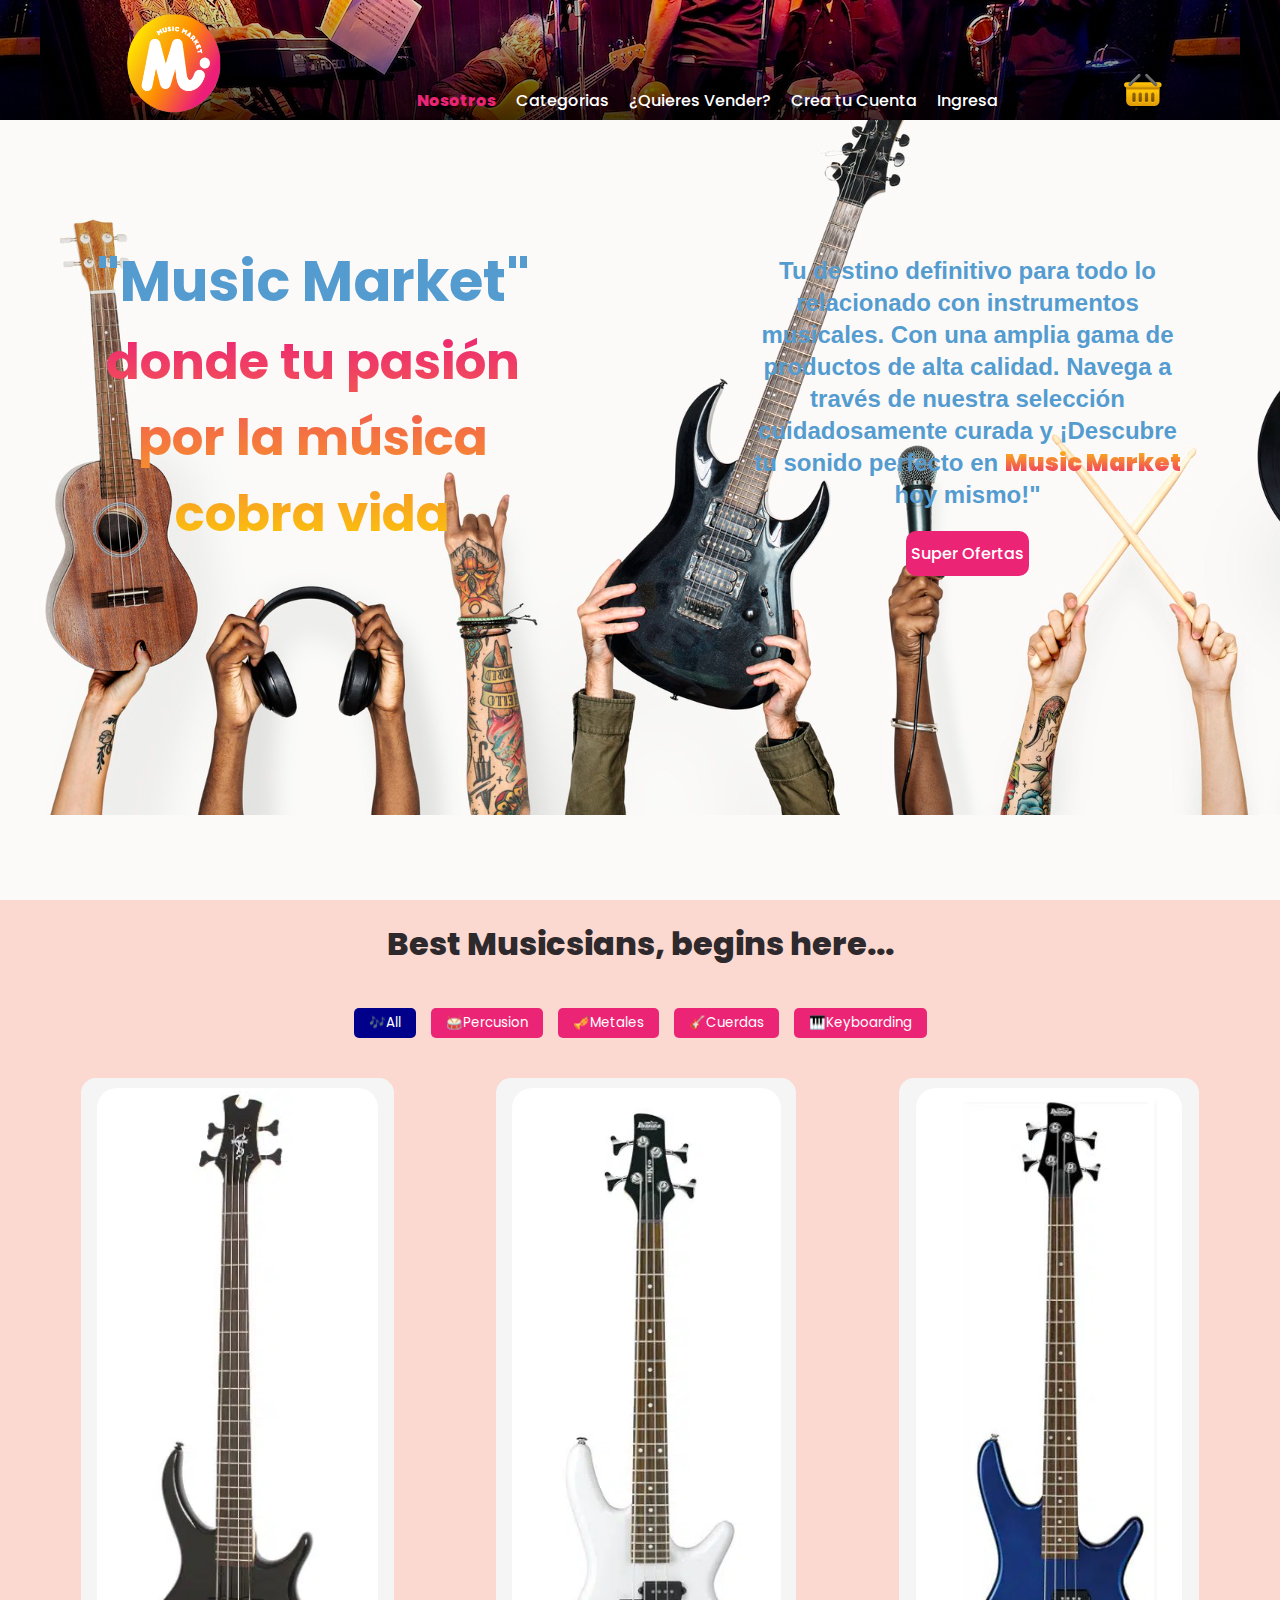
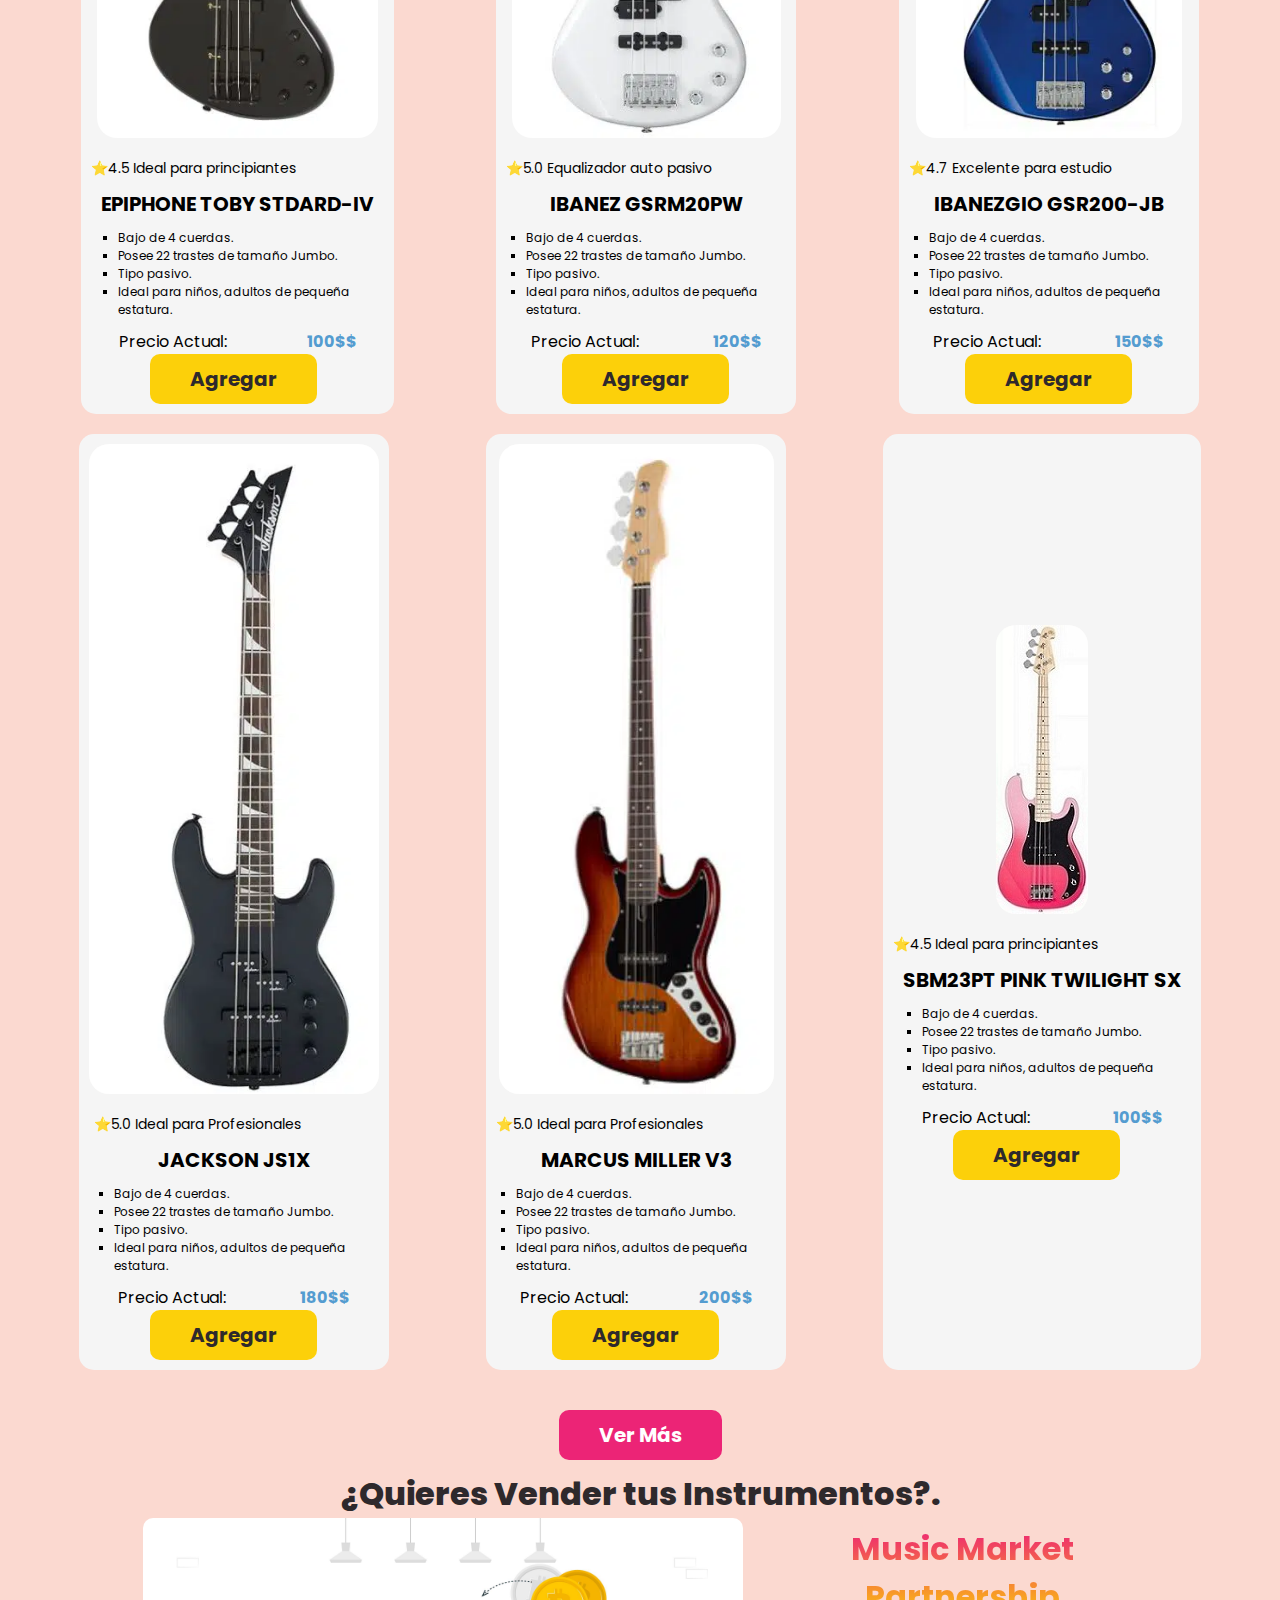
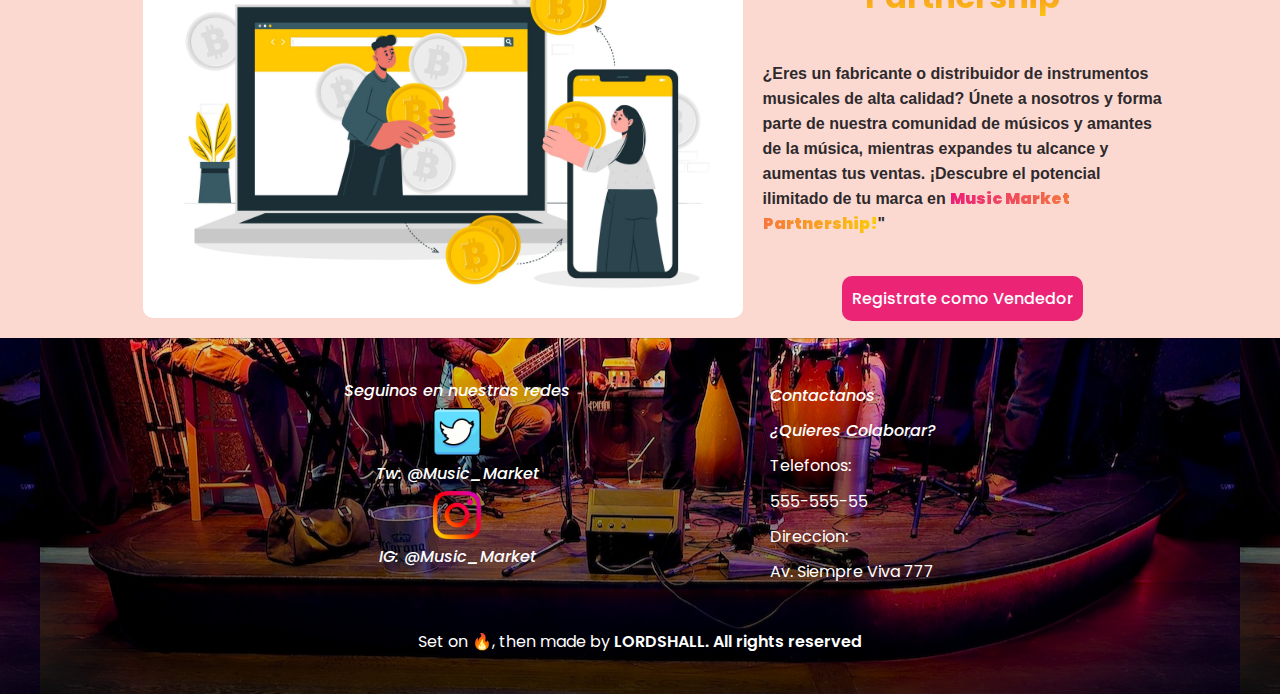
==== commit 3de17a8c: "Arreglos en CSS Generales" ====
--- a/index.html
+++ b/index.html
@@ -159,7 +159,6 @@
           <div class="item">
             <h1>"Music Market"</h1>
             <h2>donde tu pasión por la música cobra vida</h2>
-            <a href="#Products" target="_blank">Super Ofertas</a>
           </div>
           <div class="item2">
             <p>
@@ -187,7 +186,44 @@
         </div>
 
         <!-- ############## PRODUCTOS ######################## -->
-        <div class="products-container"></div>
+        <div class="products-container">
+          <!-- ******** PRODUCTO 1 ************** -->
+          <!-- <div class="products">
+  <img
+    src="./assets/Img/Bass/EPIPHONE_TOBY_STDARD-IV.webp"
+    alt="Bajo"
+    class="Instruments"
+  /> -->
+
+          <!-- Contenedor info -->
+          <!-- <div class="product.info"> -->
+          <!-- Top -->
+          <!-- <div class="product-top">
+      <p> 4.5 ⭐Ideal para principiantes</p>
+    </div> -->
+
+          <!-- Mid -->
+          <!-- <div class="product-mid">
+      <h4>EPIPHONE TOBY STDARD-IV</h4>
+      <ul>
+        <li class="list-desc">Bajo de 4 cuerdas.</li>
+        <li class="list-desc">Posee 22 trastes de tamaño Jumbo.</li>
+        <li class="list-desc">Tipo pasivo.</li>
+        <li class="list-desc">
+          Ideal para niños, adultos de pequeña estatura.
+        </li>
+      </ul>
+    </div> -->
+
+          <!-- <div class="product-bot">
+      <p>Precio Actual:</p>
+      <b>150000$</b>
+    </div>
+     Botton
+    <button class="btn-add">Agregar</button>
+  </div>
+</div> -->
+        </div>
 
         <button class="btn-more">Ver Más</button>
       </section>
--- a/style.css
+++ b/style.css
@@ -81,13 +81,14 @@
 
 .navbar-list a {
   color: var(--text-white);
-  font-size: 14px;
+  font-size: 16px;
   font-weight: 500;
 }
 
 .navbar-list li:first-child > a {
   color: var(--text-red);
   font-weight: 800;
+  font-size: 16pz;
 }
 
 /* body {
@@ -104,10 +105,6 @@
 .menu-label {
   display: none;
 }
-
-/* .menu-label {
-  margin-right: 100px;
-} */
 
 .cart-icon {
   display: flex;
@@ -245,16 +242,6 @@
   overflow-x: hidden;
 }
 
-/* main {
-  background: var(--background);
-  display: flex;
-  flex-direction: column;
-  align-items: center;
-  justify-content: center;
-  width: 100%;
-  color: white;
-} */
-
 #Home {
   max-width: 100%;
   padding: 20px 0;
@@ -268,42 +255,29 @@
 
 .Container {
   display: flex;
-  gap: 50px;
-  flex-direction: row;
-  justify-content: center;
-  align-items: flex-start;
+  gap: 100px;
+  justify-content: space-b;
+  align-items: center;
   max-width: 1200px;
 }
 
 .item {
   display: flex;
-  flex-direction: column;
-  margin-top: 100px;
-  padding-right: 100px;
+  align-items: center;
+  flex-direction: column;
+  text-align: center;
+  color: #ed1e79;
+  font-family: "caveat";
   width: 500px;
+  margin-right: 10%;
+  margin-bottom: 10%;
+}
+
+.item h1 {
+  font-size: 56px;
+  font-weight: 700;
   text-align: center;
   color: var(--text-blue);
-  font-family: "caveat";
-}
-
-.item a {
-  width: fit-content;
-  color: var(--text-white);
-  padding: 10px 5px;
-  border-radius: 10px;
-  font-weight: 500;
-  background-color: var(--text-red);
-  display: none;
-}
-
-.item h1 {
-  font-size: 48px;
-  font-weight: 700;
-  text-align: center;
-  background: linear-gradient(to right, #fccc06, #ed1e79);
-  color: transparent;
-  background-clip: text;
-  -webkit-background-clip: text;
 }
 
 .item2 b {
@@ -314,31 +288,30 @@
 }
 
 .item h2 {
-  font-size: 56px;
+  font-size: 50px;
   font-weight: 700;
   text-align: center;
+  background: linear-gradient(to bottom, #ed1e79, #fccc06);
+  color: transparent;
+  background-clip: text;
+  -webkit-background-clip: text;
 }
 
 .item2 {
   display: flex;
-  margin-top: 100px;
+  margin-top: 40px;
+  flex-direction: column;
+  gap: 20px;
+  align-items: center;
   width: 500px;
-  padding-left: 100px;
-  flex-direction: column;
-  gap: 20px;
-  align-items: flex-start;
-  /* margin: 40px 20px;
-  font-family: Verdana, Geneva, Tahoma, sans-serif;
-  font-weight: 800;
-  font-size: 48px;
-  text-align: right; */
+  margin-bottom: 10%;
 }
 
 .item2 p {
   justify-content: center;
   text-align: center;
   font-family: Verdana, Geneva, Tahoma, sans-serif;
-  font-size: 20px;
+  font-size: 24px;
   color: var(--text-blue);
   font-weight: 700;
   line-height: 32px;
@@ -358,10 +331,30 @@
 #Products {
   display: flex;
   flex-direction: column;
-  justify-content: space-between;
+  justify-content: center;
   align-items: center;
   max-width: 1200px;
   gap: 40px;
+}
+
+.categories {
+  display: flex;
+  align-items: center;
+  justify-content: center;
+  gap: 15px;
+}
+
+.category {
+  background-color: var(--text-red);
+  border: none;
+  color: var(--text-white);
+  cursor: pointer;
+  border-radius: 5px;
+  padding: 5px 15px;
+}
+
+.active {
+  background-color: darkblue;
 }
 
 #Products h3 {
@@ -374,22 +367,19 @@
 .products-container {
   display: flex;
   flex-wrap: wrap;
-  align-content: center;
-  justify-content: space-around;
-  align-items: center;
-  gap: 10px;
+  gap: 20px;
 }
 
 .products {
   max-width: 350px;
-  background-color: #fbfaf8;
-  display: flex;
-  flex-direction: column;
-  justify-content: space-between;
-  align-items: center;
+  background-color: whitesmoke;
+  display: flex;
+  flex-direction: column;
+  justify-content: center;
+  align-items: center;
+  padding: 10px;
   border-radius: 15px;
   gap: 20px;
-  margin-bottom: 20px;
 }
 
 .Instruments {
@@ -399,25 +389,6 @@
   background-color: #fbfaf8;
 }
 
-.categories {
-  display: flex;
-  align-items: center;
-  justify-content: center;
-  gap: 15px;
-}
-
-.categories,
-.category {
-  cursor: pointer;
-  border-radius: 5px;
-  padding: 5px 5px;
-}
-
-.category {
-  background-color: var(--text-red);
-  color: var(--text-white);
-}
-
 .list-desc {
   margin-left: 10px;
   list-style: square;
@@ -426,32 +397,30 @@
 .product-info {
   display: flex;
   flex-direction: column;
-  justify-content: space-between;
+  justify-content: center;
+  align-items: center;
   gap: 50px;
-  /* width: 100%; */
+  width: 100%;
 }
 
 .product-top {
-  display: flex;
-  justify-content: flex-start;
+  text-align: start;
+  font-size: 14px;
+}
+
+.product-mid {
+  display: flex;
+  flex-direction: column;
+  justify-content: center;
+  align-content: center;
+  padding: 10px;
   gap: 10px;
-  font-weight: 10px;
-}
-
-.product-mid {
-  padding-top: 15px;
-  display: flex;
-  flex-direction: column;
-  justify-content: center;
-  align-content: center;
-  align-items: center;
-  gap: 10px;
 }
 
 .product-mid h4 {
-  font-size: 500;
+  font-weight: 700;
   text-align: center;
-  font-size: 24px;
+  font-size: 20px;
 }
 
 .list-desc {
@@ -460,21 +429,17 @@
 }
 
 .product-bot {
-  padding-top: 10px;
-  display: flex;
-  justify-content: space-around;
-  align-items: center;
-  gap: 10px;
-}
-
-.product-bot b,
-.product-mid h3 {
+  display: flex;
+  justify-content: center;
+  align-items: center;
+  gap: 25px;
+}
+
+.product-bot b {
   color: var(--text-blue);
 }
 
 .btn-add {
-  display: flex;
-  margin-left: 20%;
   background-color: var(--btn-bg);
   border: none;
   padding: 10px 40px;
@@ -483,6 +448,8 @@
   cursor: pointer;
   font-weight: 700;
   font-size: 20px;
+  padding-top: 10px;
+  margin-left: 20%;
 }
 
 .btn-more {
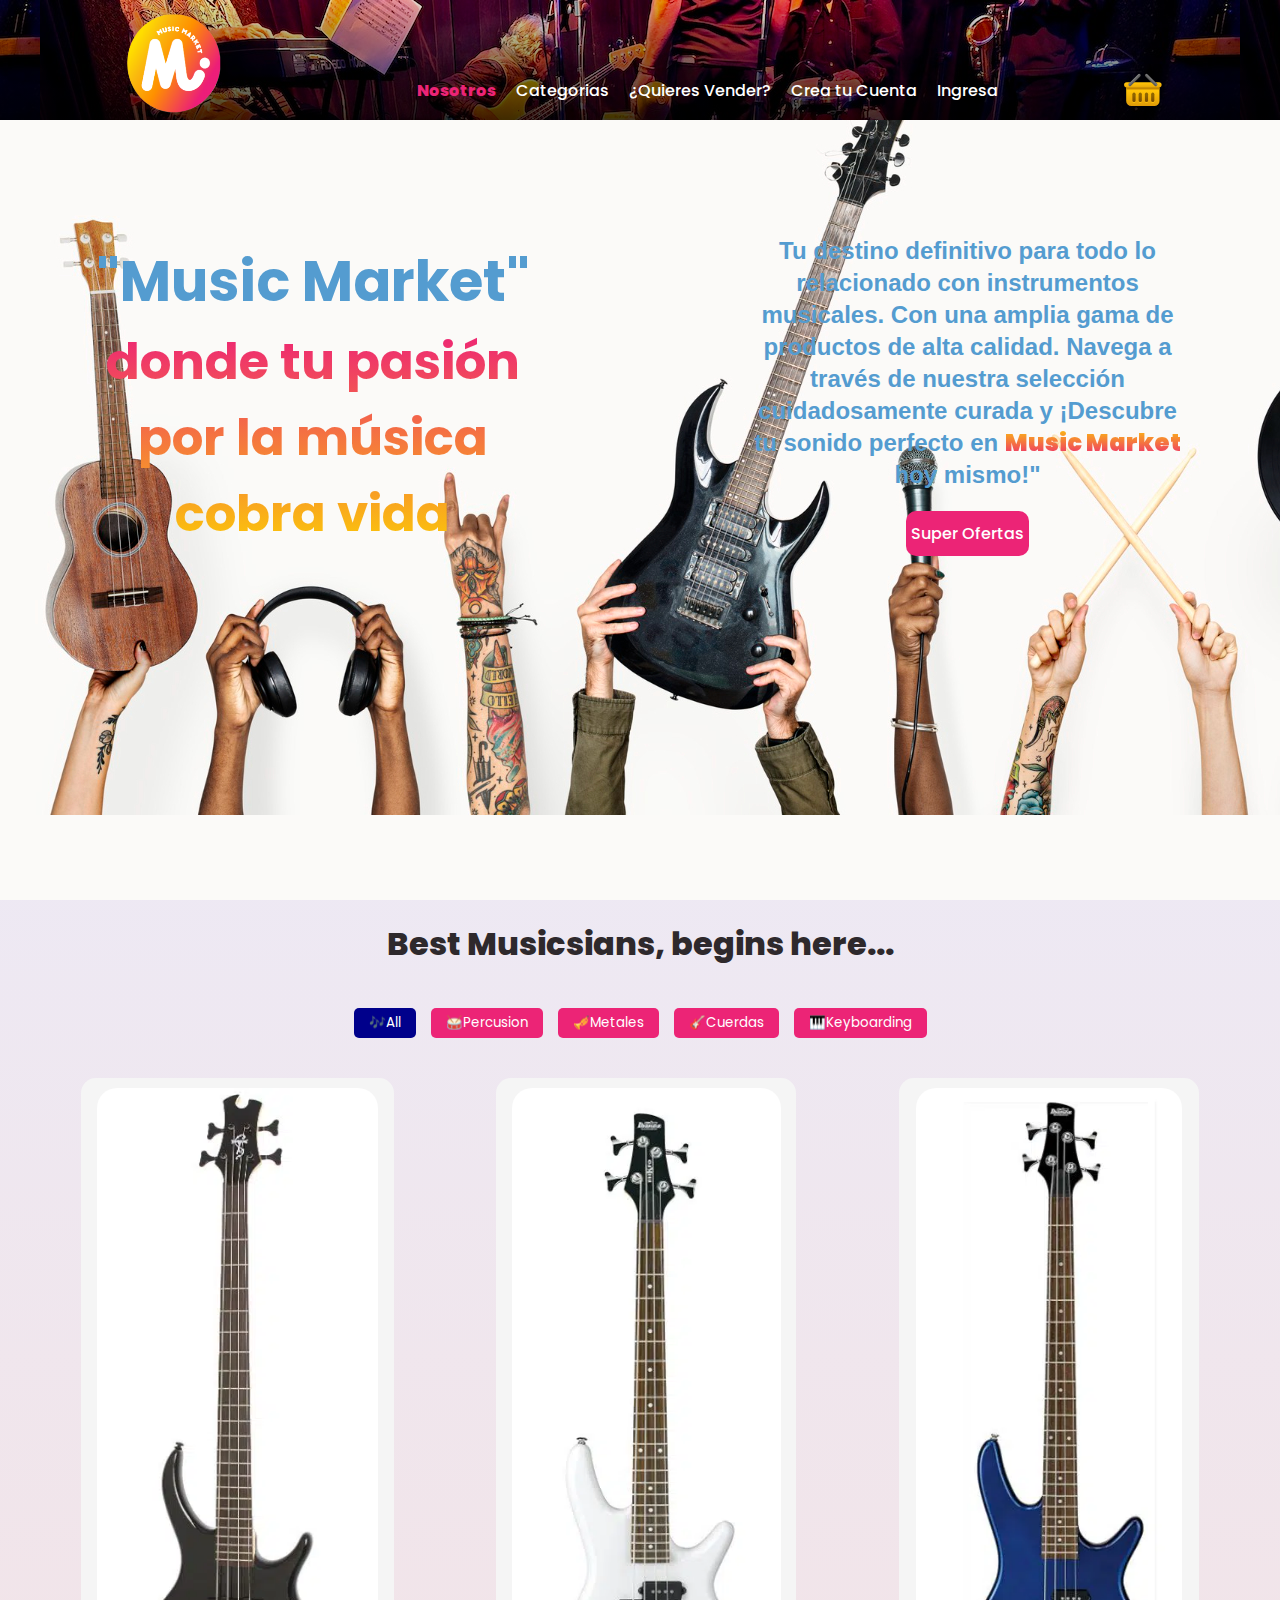
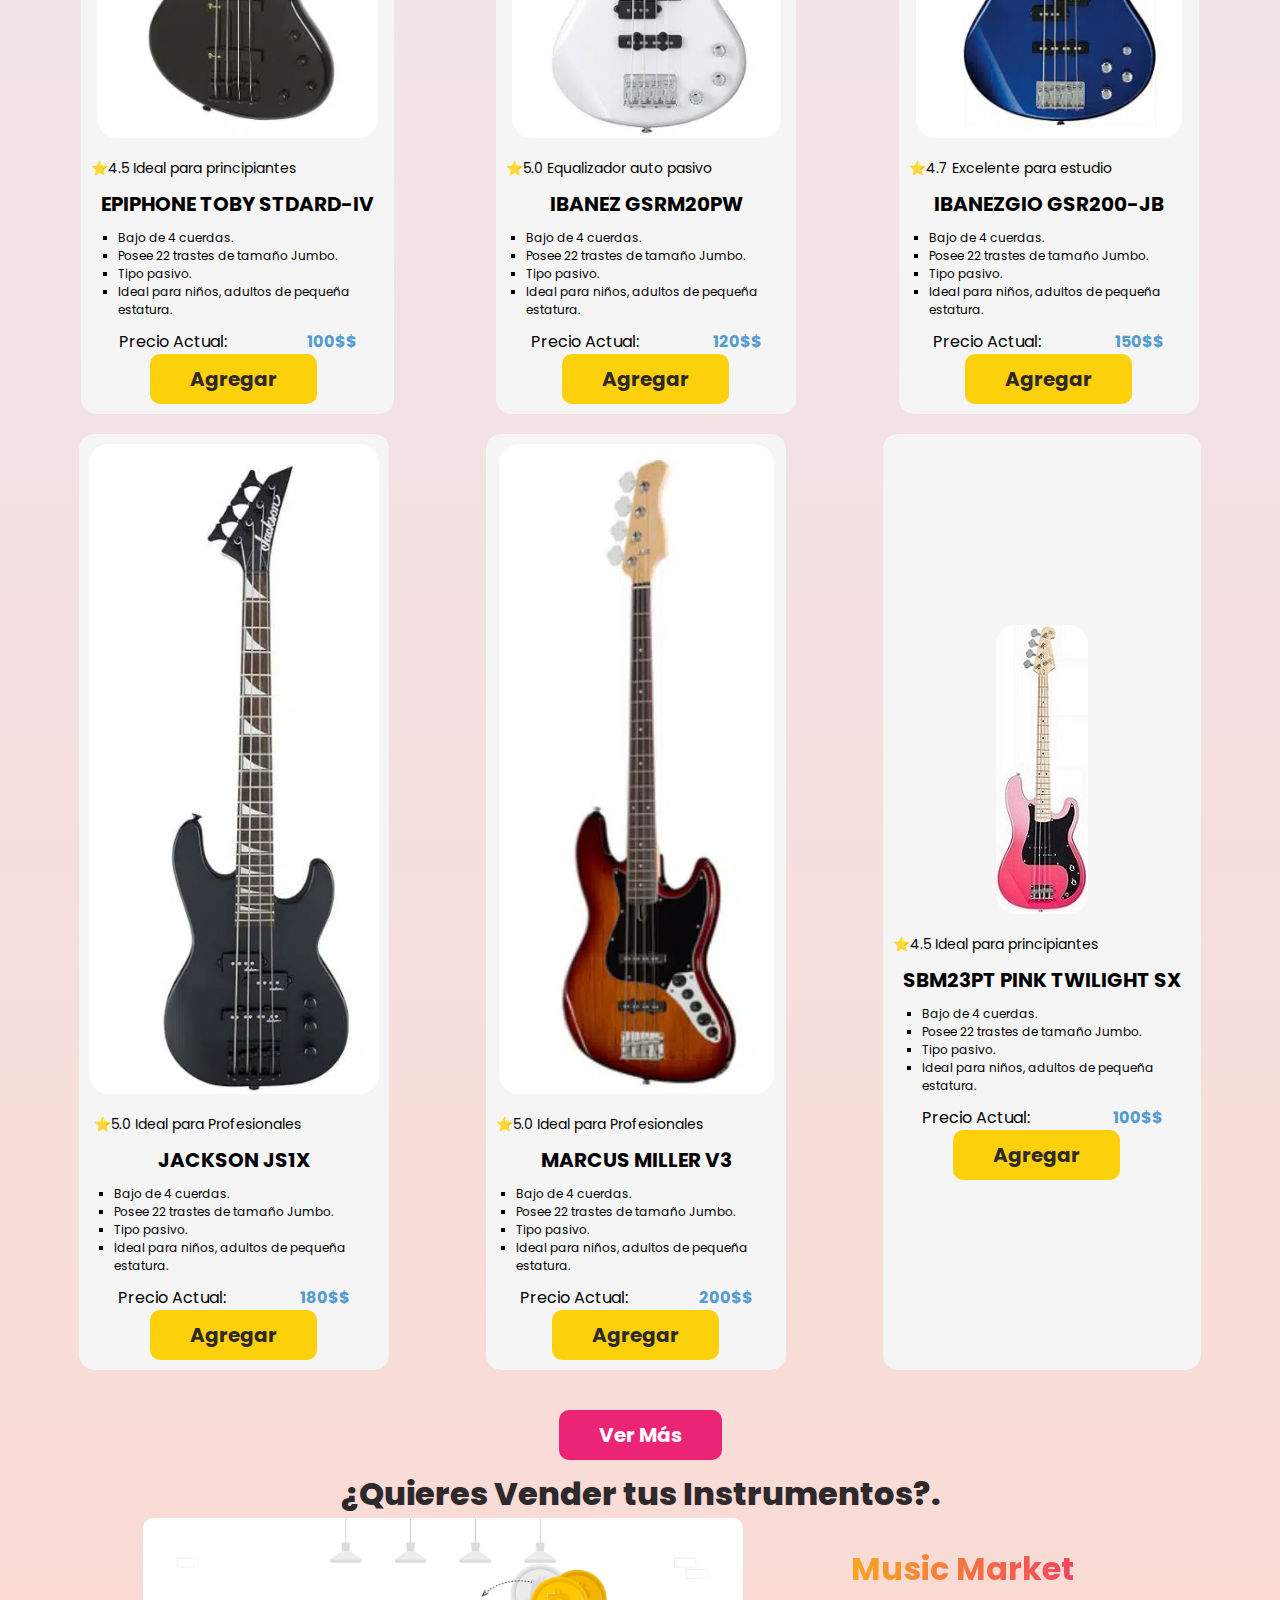
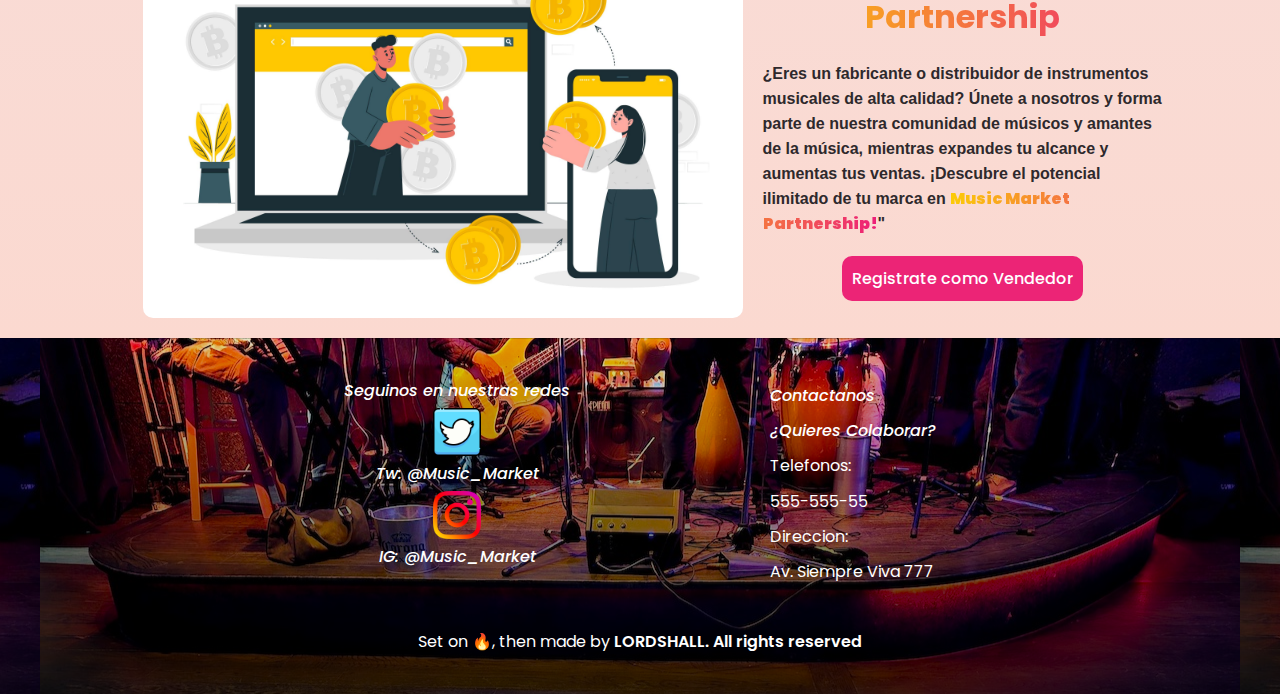
==== commit 0f547ca0: "JS de Carrito Part1" ====
--- a/index.html
+++ b/index.html
@@ -37,11 +37,15 @@
         <!-- Nav -->
 
         <!-- input and Label para funcionalidad del menu -->
-        <label for="menu-toggle" class="menu-label">
-          <img src="./assets/Img/Bars-menu.png" alt="menu-icon" />
+        <div class="menu-label">
+          <img
+            src="./assets/Img/Bars-menu.png"
+            alt="menu-icon"
+            class="menu-icon"
+          />
           <!-- <i class="fa-regular fa-piano-keyboard" style="color: #fd840e"></i> -->
-        </label>
-        <input type="checkbox" id="menu-toggle" />
+        </div>
+        <!-- <input type="checkbox" id="menu-toggle" /> -->
 
         <ul class="navbar-list">
           <li class="nav__link"><a href="#Home">Nosotros</a></li>
@@ -54,20 +58,23 @@
         <!-- Carrito -->
         <!-- Input & label para funcion de Carrito -->
 
-        <label for="cart-toggle" class="cart-label">
+        <div class="cart-label">
           <img
             src="./assets/Logos/cart_icon.svg"
             alt="buying car"
             class="cart-icon"
           />
+          <!-- <div class="bubble">0</div> -->
           <!-- <i class="fa-solid fa-cart-flatbed cart-icon"></i> -->
-        </label>
-        <input type="checkbox" id="cart-toggle" />
+        </div>
+        <!-- <input type="checkbox" id="cart-toggle" /> -->
         <!-- Carrito Agregado -->
         <div class="cart">
           <h2>Tu compra</h2>
+
+          <div class="container"></div>
           <!-- Compra -->
-          <div class="cart-item">
+          <!-- <div class="cart-item">
             <img
               src="./assets/Img/Timbals/Timbals.png"
               class="cart-img"
@@ -77,9 +84,9 @@
               <h3 class="item-title">Timbales</h3>
               <p class="item-bid">Sub-total:</p>
               <span class="item-price"> 150$</span>
-            </div>
-            <!-- Botones -->
-            <div class="item-handler">
+            </div> -->
+          <!-- Botones -->
+          <!-- <div class="item-handler">
               <span class="quantity-handler down">-</span>
               <span class="item-quantity">1</span>
               <span class="quantity-handler up">+</span>
@@ -95,9 +102,9 @@
               <h3 class="item-title">Meinl_Hb50bk</h3>
               <p class="item-bid">Sub-total:</p>
               <span class="item-price"> 150$</span>
-            </div>
-            <!-- Botones -->
-            <div class="item-handler">
+            </div> -->
+          <!-- Botones -->
+          <!-- <div class="item-handler">
               <span class="quantity-handler down">-</span>
               <span class="item-quantity">1</span>
               <span class="quantity-handler up">+</span>
@@ -113,9 +120,9 @@
               <h3 class="item-title">Casio XW-P1</h3>
               <p class="item-bid">Sub-total:</p>
               <span class="item-price"> 150$</span>
-            </div>
-            <!-- Botones -->
-            <div class="item-handler">
+            </div> -->
+          <!-- Botones -->
+          <!-- <div class="item-handler">
               <span class="quantity-handler down">-</span>
               <span class="item-quantity">1</span>
               <span class="quantity-handler up">+</span>
@@ -131,23 +138,24 @@
               <h3 class="item-title">Bajo Elec.</h3>
               <p class="item-bid">Sub-total:</p>
               <span class="item-price"> 150$</span>
-            </div>
-            <!-- Botones -->
-            <div class="item-handler">
+            </div> -->
+          <!-- Botones -->
+          <!-- <div class="item-handler">
               <span class="quantity-handler down">-</span>
               <span class="item-quantity">1</span>
               <span class="quantity-handler up">+</span>
             </div>
-          </div>
+          </div> -->
 
           <!-- Divisor -->
           <span class="divider"></span>
           <div class="cart-total">
             <p>Total:</p>
-            <span>350$</span>
+            <span class="total">350$</span>
           </div>
 
           <button class="btn-add">Comprar</button>
+          <button class="btn-delete">Borrar compra</button>
         </div>
         <div class="overlay"></div>
       </nav>
--- a/style.css
+++ b/style.css
@@ -73,7 +73,7 @@
 
 .navbar-list {
   gap: 20px;
-  margin-top: 40px;
+  margin-top: 20px;
   display: flex;
   align-items: center;
   justify-content: center;
@@ -91,17 +91,9 @@
   font-size: 16pz;
 }
 
-/* body {
-  background: var(--primary);
-  align-items: center;
-  overflow-x: hidden;
-} */
-
 /* ################### CARRITO ####################### */
 
 /* ***Menu-toggle Ocultado*** */
-#cart-toggle,
-#menu-toggle,
 .menu-label {
   display: none;
 }
@@ -114,13 +106,32 @@
   margin-top: 20px;
   margin-left: 40px;
   cursor: pointer;
+  /* z-index: 2; */
+}
+
+.cart-img {
+  width: 65px;
+  height: 60px;
+}
+
+/* .bubble {
+  position: absolute;
+  top: 75px;
+  right: 295px;
+  text-align: center;
+  background: var(--secondary);
+  color: var(--text-white);
+  font-size: 12px;
+  font-weight: 500;
+  height: 20px;
+  width: 20px;
+  display: flex;
+  justify-content: center;
+  align-items: center;
+  padding-left: 1px;
+  border-radius: 50%;
   z-index: 2;
-}
-
-.cart-img {
-  width: 55px;
-  height: 65px;
-}
+} */
 
 .cart {
   position: absolute;
@@ -148,8 +159,8 @@
   display: flex;
   align-items: center;
   justify-content: center;
-  gap: 20px;
-  padding: 20px;
+  gap: 10px;
+  padding: 10px 10px;
   border: 1px solid var(--text-blue);
   background: linear-gradient(to left, var(--primary), var(--bg-azul-10));
   border-radius: 10px;
@@ -157,6 +168,7 @@
   -moz-border-radius: 10px;
   -ms-border-radius: 10px;
   -o-border-radius: 10px;
+  min-width: 330px;
 }
 
 .item-title {
@@ -184,7 +196,7 @@
   display: flex;
   align-items: center;
   justify-content: center;
-  gap: 10px;
+  gap: 20px;
 }
 
 .quantity-handler {
@@ -204,11 +216,13 @@
 .divider {
   margin-top: 20px;
   border: 0.5px solid var(--text-blue);
+  width: 100%;
 }
 
 .cart-total {
   display: flex;
   justify-content: space-between;
+  gap: 200px;
   color: var(--text-Black);
 }
 
@@ -223,16 +237,22 @@
   font-style: italic;
 }
 
+/*Toggle del carro*/
+.open-cart {
+  transform: translate(0%);
+  transition: all 0.5s cubic-bezier(0.92, 0.01, 0.35, 0.99);
+}
+
 /* ##################### HACIENDO FUNCIONAL EL CARRITO############### */
 
-#cart-toggle:checked ~ .cart {
+/* #cart-toggle:checked ~ .cart {
   transform: translate(0);
-  /* display: flex; */
-}
+  display: flex;
+} */
 
 /* ############################ HOME ################################## */
 main {
-  background: var(--primary);
+  background: linear-gradient(to top, var(--primary), var(--bg-azul-10));
   display: flex;
   flex-direction: column;
   align-items: center;
@@ -240,6 +260,7 @@
   width: 100%;
   color: black;
   overflow-x: hidden;
+  background-size: contain;
 }
 
 #Home {
@@ -299,7 +320,6 @@
 
 .item2 {
   display: flex;
-  margin-top: 40px;
   flex-direction: column;
   gap: 20px;
   align-items: center;
@@ -452,6 +472,22 @@
   margin-left: 20%;
 }
 
+.btn-delete {
+  cursor: pointer;
+  font-weight: 700;
+  font-size: 20px;
+  padding: 10px 40px;
+  width: 100%;
+  border: 2px solid var(--text-blue);
+  border-radius: 10px;
+  background-color: transparent;
+}
+
+.btn-delete:hover {
+  background: linear-gradient(to top, var(--text-blue), var(--electric));
+  transition: 0.3s all ease-in;
+}
+
 .btn-more {
   background-color: var(--text-red);
   border: none;
@@ -515,7 +551,7 @@
   align-items: center;
   justify-content: space-between;
   width: 400px;
-  gap: 40px;
+  gap: 20px;
 }
 
 .Enterprise-item2 h5 {
@@ -524,7 +560,7 @@
   min-width: 300px;
   justify-content: start;
   text-align: center;
-  background: linear-gradient(to top, #fccc06, #ed1e79);
+  background: linear-gradient(to right, #fccc06, #ed1e79);
   color: transparent;
   background-clip: text;
   -webkit-background-clip: text;
@@ -540,7 +576,7 @@
 }
 
 .Enterprise-item2 b {
-  background: linear-gradient(to left, #fccc06, #ed1e79);
+  background: linear-gradient(to right, #fccc06, #ed1e79);
   color: transparent;
   background-clip: text;
   -webkit-background-clip: text;
@@ -636,3 +672,7 @@
 footer p {
   color: var(--bg-white);
 }
+
+.hidden {
+  display: none;
+}
--- a/animations.css
+++ b/animations.css
@@ -2,6 +2,15 @@
   scroll-behavior: smooth;
   scroll-padding-top: 100px;
 }
+
+/*Header*/
+/*Para efecto de glassmorphismo cuando abrimos menú hamburguesa y carrito*/
+
+/*GLASMORPHISM:
+  Básicamente, el concepto principal de esta tendencia es poner un fondo semitransparente que
+  añade un difuminado al fondo del div en el que se aplique. En este caso, lo usamos para que al abrir el menú
+  hamburguesa y el carrito lo demás de la página se vea borroso abajo de este div de clase overlay.
+  */
 
 .overlay {
   position: absolute;
@@ -10,19 +19,24 @@
   top: 120px;
   left: 0;
   z-index: 1;
-  background: rgba(255, 255, 255, 0.25);
-  backdrop-filter: blur(16.5px);
-  -webkit-backdrop-filter: blur(16.5px);
-  opacity: 0;
-  transform: translate(-200%);
-  transition: opacity 0.7s ease;
-}
-
-#cart-toggle:checked ~ .overlay,
+  background: rgba(255, 255, 255, 0.05);
+  box-shadow: 0 8px 32px 0 rgba(31, 38, 135, 0.37);
+  backdrop-filter: blur(5px);
+  -webkit-backdrop-filter: blur(5px);
+  display: none;
+}
+
+/*Este toggle para el overlay (para que funcione unicamente cuando abrimos carrito o menu hamburguesa.
+  Aclarar que funciona porque son elementos hermanos y overlay esta debajo de los dos inputs en el código.*/
+.show-overlay {
+  display: block;
+}
+
+/* #cart-toggle:checked ~ .overlay,
 #menu-toggle:checked ~ .overlay {
   transform: translate(0);
   opacity: 1;
-}
+} */
 
 .navbar-list li {
   position: relative;
@@ -31,32 +45,20 @@
 
 .navbar-list li a::after {
   content: "";
-  background-color: var(--alternative);
+  background-color: white;
   width: 100%;
   height: 2px;
   position: absolute;
   bottom: 0;
   left: 0;
   transform: scaleX(0);
-  -webkit-transform: scaleX(0);
-  -moz-transform: scaleX(0);
-  -ms-transform: scaleX(0);
-  -o-transform: scaleX(0);
-  /* transform-origin: bottom right; */
-  transition: 0.25s ease;
-  -webkit-transition: 0.25s ease;
-  -moz-transition: 0.25s ease;
-  -ms-transition: 0.25s ease;
-  -o-transition: 0.25s ease;
+  transform-origin: bottom right;
+  transition: transform 0.25s ease;
 }
 
 .navbar-list li a:hover::after {
   transform: scaleX(1);
-  /* -webkit-transform: scaleX(1);
-    -moz-transform: scaleX(1);
-    -ms-transform: scaleX(1);
-    -o-transform: scaleX(1);
-    transform-origin: bottom left; */
+  transform-origin: bottom left;
 }
 
 .login-icon {
@@ -67,24 +69,42 @@
   -o-transition: all.3s ease-out;
 }
 
-.login-icon:hover {
-  color: var(--alternative);
-  border-color: var(--alternative);
-}
-
-.Estudio-info a {
+.cart-icon {
+  transition: all 0.2s ease-in;
+}
+
+.cart-icon:hover {
+  color: white;
+  border-color: white;
+}
+
+.quantity-handler {
+  transition: all 0.1s ease-in;
+}
+
+.quantity-handler:hover {
+  cursor: pointer;
+  background: var(--text-blue);
+}
+
+.btn-more:hover,
+.Enterprise-item2 a:hover,
+.btn-add:hover,
+.item2 a:hover {
   transition: all 0.2s ease-out;
-  -webkit-transition: all 0.2s ease-out;
-  -moz-transition: all 0.2s ease-out;
-  -ms-transition: all 0.2s ease-out;
-  -o-transition: all 0.2s ease-out;
-}
-
-.Estudio-info a:hover {
-  background-color: #56070c;
-}
-
-/* ****Animations**** */
+}
+
+.btn-add:hover {
+  background: var(--electric);
+}
+
+.btn-more:hover,
+.item2 a:hover,
+.Enterprise-item2 a:hover {
+  background: var(--electric);
+}
+
+/* ################ Animations ############ */
 
 @keyframes fade {
   from {
@@ -108,52 +128,79 @@
   }
 }
 
-/* .item h1 {
-    animation: fade 1.5s ease-in, slide-up 1.3s ease-in-out;
-    -webkit-animation: fade 1.5s ease-in, slide-up 1.3s ease-in-out;
-    animation-delay: 0.6s;
-  }
-  
-  .item p {
-    opacity: 0;
-    animation: fade 1.3s ease-in forwards, slide-up 1s ease-in-out;
-    -webkit-animation: fade 1.3s ease-in forwards, slide-up 1s ease-in-out;
-    animation-delay: 0.5s;
-  }
-  
-  .item:nth-child(1) {
-    opacity: 0;
-    animation: fade 1.2s ease-in-out forwards;
-    -webkit-animation: fade 1.2s ease-in-out forwards;
-    animation-delay: 0.6s;
-  }
-  
-  .item:nth-child(2),
-  .item:nth-child(3) {
-    opacity: 0;
-    animation: fade 1s ease-in-out forwards, slide-up 1.3s ease-in-out;
-    -webkit-animation: fade 1s ease-in-out forwards, slide-up 1.3s ease-in-out;
-    animation-delay: 0.3s;
-  }
-  
-  .galeria-foto:hover,
-  .galeria-studio:hover {
-    scale: 1.02;
-  } */
-
-.Studio {
-  opacity: 0;
-  animation: fade infinite ease-in-out forwards;
-}
+@keyframes slide-right {
+  from {
+    transform: translatex(100px);
+  }
+
+  to {
+    transform: translatex(0);
+  }
+}
+
+/* ################ Titulos Home ############ */
+
+.item h1,
+.item h2 {
+  animation: fade 1.5s ease-in, slide-up 1.3s ease-in-out;
+  -webkit-animation: fade 1.5s ease-in, slide-up 1.3s ease-in-out;
+  animation-delay: 0.5s;
+}
+
+.item h2 {
+  animation: fade 1.5s ease-in, slide-up 1.3s ease-in-out;
+  -webkit-animation: fade 1.5s ease-in, slide-up 1.3s ease-in-out;
+  animation-delay: 0.8s;
+}
+
+/* #home image {
+  animation: fade 2.5s ease-out;
+  -webkit-animation: fade 1.5s ease-out;
+  animation-delay: 1s;
+} */
+
+.item2 p {
+  animation: fade 1.5s ease-in, slide-right 1.3s ease-in-out;
+  -webkit-animation: fade 1.5s ease-in, slide-right 1.3s ease-in-out;
+  animation-delay: 0.5s;
+}
+
+.item2 a {
+  animation: fade 1.5s ease-in, slide-right 1.3s ease-in-out;
+  -webkit-animation: fade 1.5s ease-in, slide-right 1.3s ease-in-out;
+  animation-delay: 0.8s;
+}
+
+/* ################ Productos ############ */
+
+.products img {
+  transition: all.3s linear;
+}
+
+.products img:hover {
+  scale: 1.02;
+}
+
+/* ################ Empresas ############ */
+
+.Compra_Venta {
+  transition: all.3s linear;
+}
+
+.Compra_Venta:hover {
+  scale: 1.02;
+}
+
+/* ################ Footer ############ */
 
 .footer-links a {
-  transition: underline var(--text2);
-  -webkit-transition: underline var(--text2);
-  -moz-transition: underline var(--text2);
-  -ms-transition: underline var(--text2);
-  -o-transition: underline var(--text2);
+  transition: underline white;
+  -webkit-transition: underline white;
+  -moz-transition: underline white;
+  -ms-transition: underline white;
+  -o-transition: underline white;
 }
 
 .footer-links a:hover {
-  text-decoration: underline var(--text2);
-}
+  text-decoration: underline white;
+}
--- a/Mediaqueries.css
+++ b/Mediaqueries.css
@@ -25,8 +25,8 @@
     -o-border-radius: 0px 0px 15px 15px;
     align-items: flex-start;
     padding: 20px 20px;
-    display: none;
     z-index: 2;
+    display: none;
   }
 
   .navbar {
@@ -43,36 +43,49 @@
     padding-top: 15px;
   }
 
-  #menu-toggle:checked + .navbar-list {
-    display: flex;
-  }
+  .open-menu {
+    display: flex;
+  }
+
+  /* #menu-toggle:checked + .navbar-list {
+    display: flex;
+  } */
+
+  .cart-img {
+    max-width: 50px;
+    max-height: 50px;
+  }
+
+  .cart-item {
+    min-width: 300px;
+  }
+
   /*################### HOME #####################*/
 
-  #Home {
-    width: 100%;
-  }
-
   .Container {
-    padding-left: 15%;
-    width: 100%;
     text-align: center;
     justify-content: center;
     flex-direction: column;
-    gap: 20px;
+  }
+
+  .item,
+  .item2 {
+    width: 90%;
   }
 
   .item {
-    align-items: center;
-    justify-content: center;
-  }
-
-  .item a {
-    display: flex;
-  }
-
-  .item2 {
-    display: none;
-  }
+    margin-top: 250px;
+  }
+
+  .item2 a {
+    flex-wrap: wrap;
+    margin-bottom: 10%;
+  }
+
+  .item2 p {
+    display: none;
+  }
+
   /*################### Products #####################*/
 
   .categories {
@@ -167,21 +180,11 @@
     flex-wrap: wrap;
   }
 
-  /* #Home {
-    width: 100%;
-  } */
-
-  .Container {
-    display: flex;
-    flex-wrap: wrap;
-    min-width: 100%;
-    justify-content: space-around;
-  }
-
   .item,
   .item2 {
     justify-content: center;
     max-width: 300px;
+    margin-bottom: 150px;
   }
 
   .item h1,
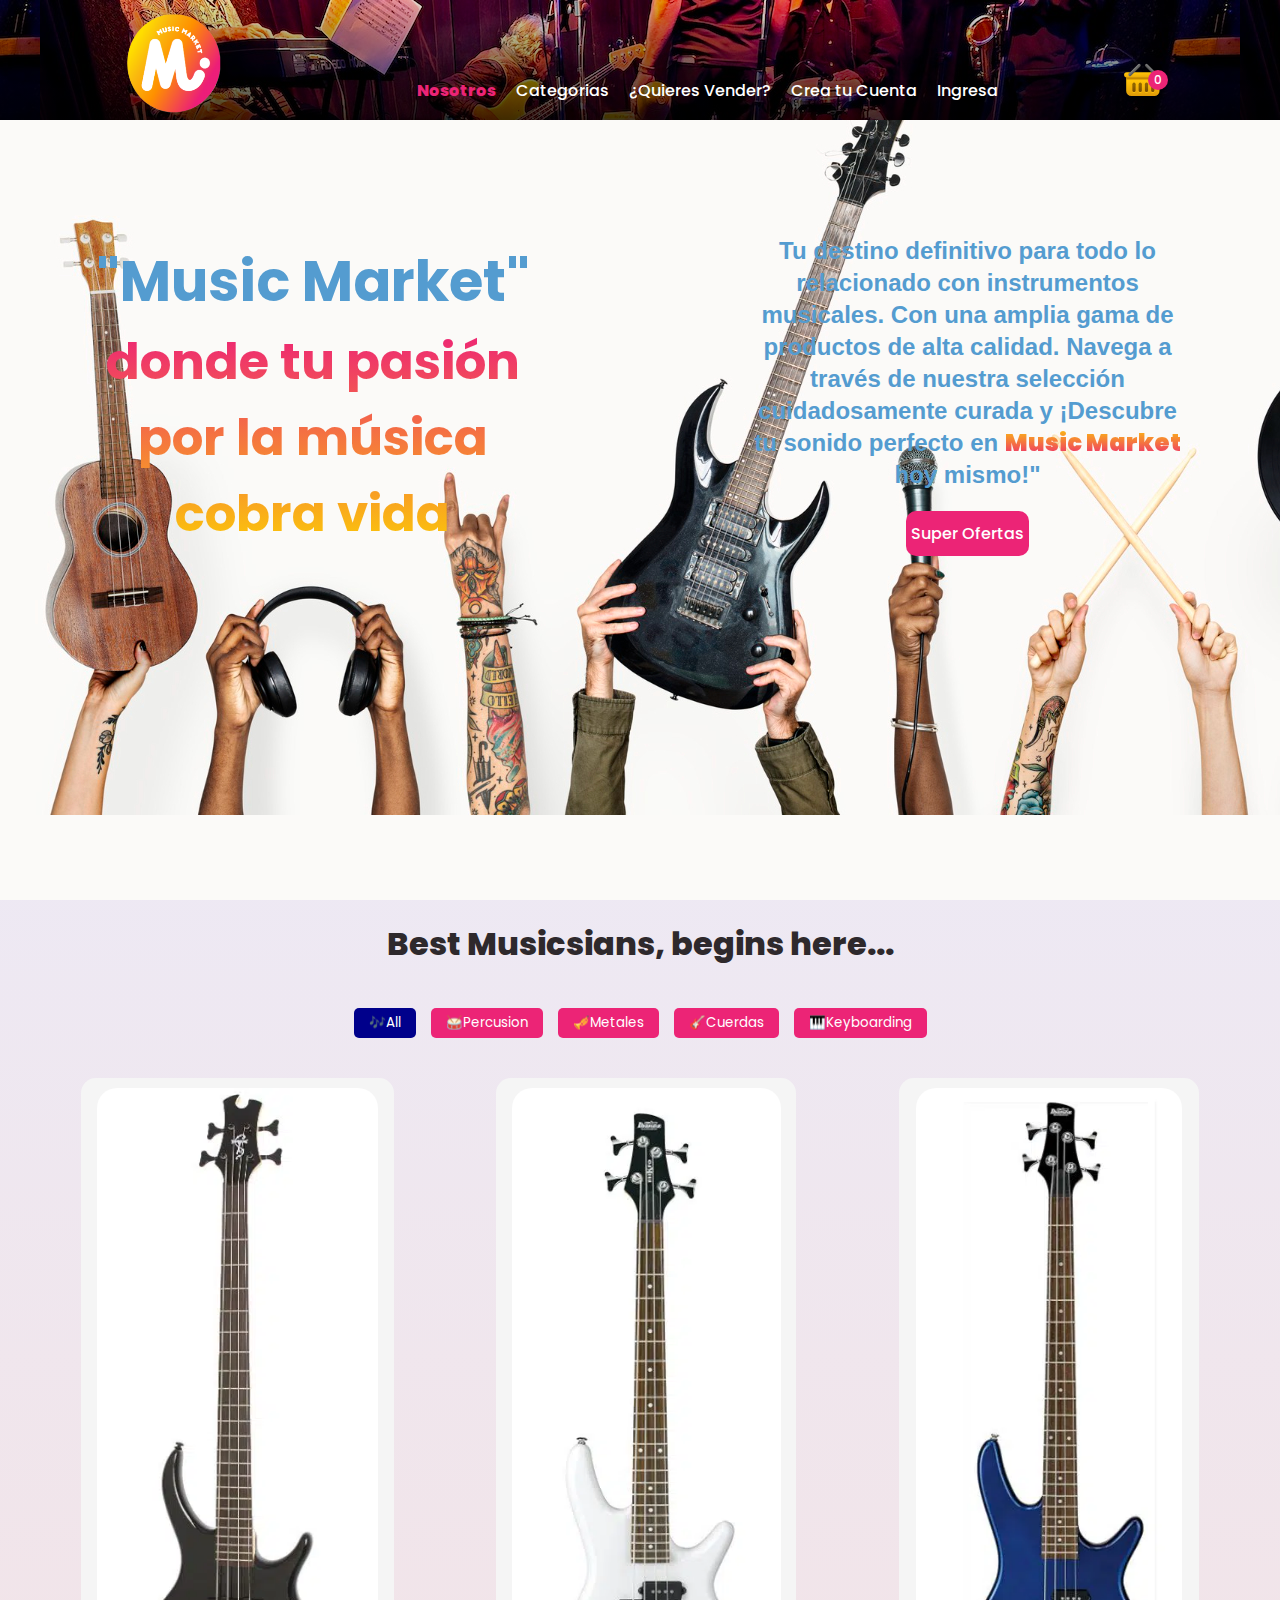
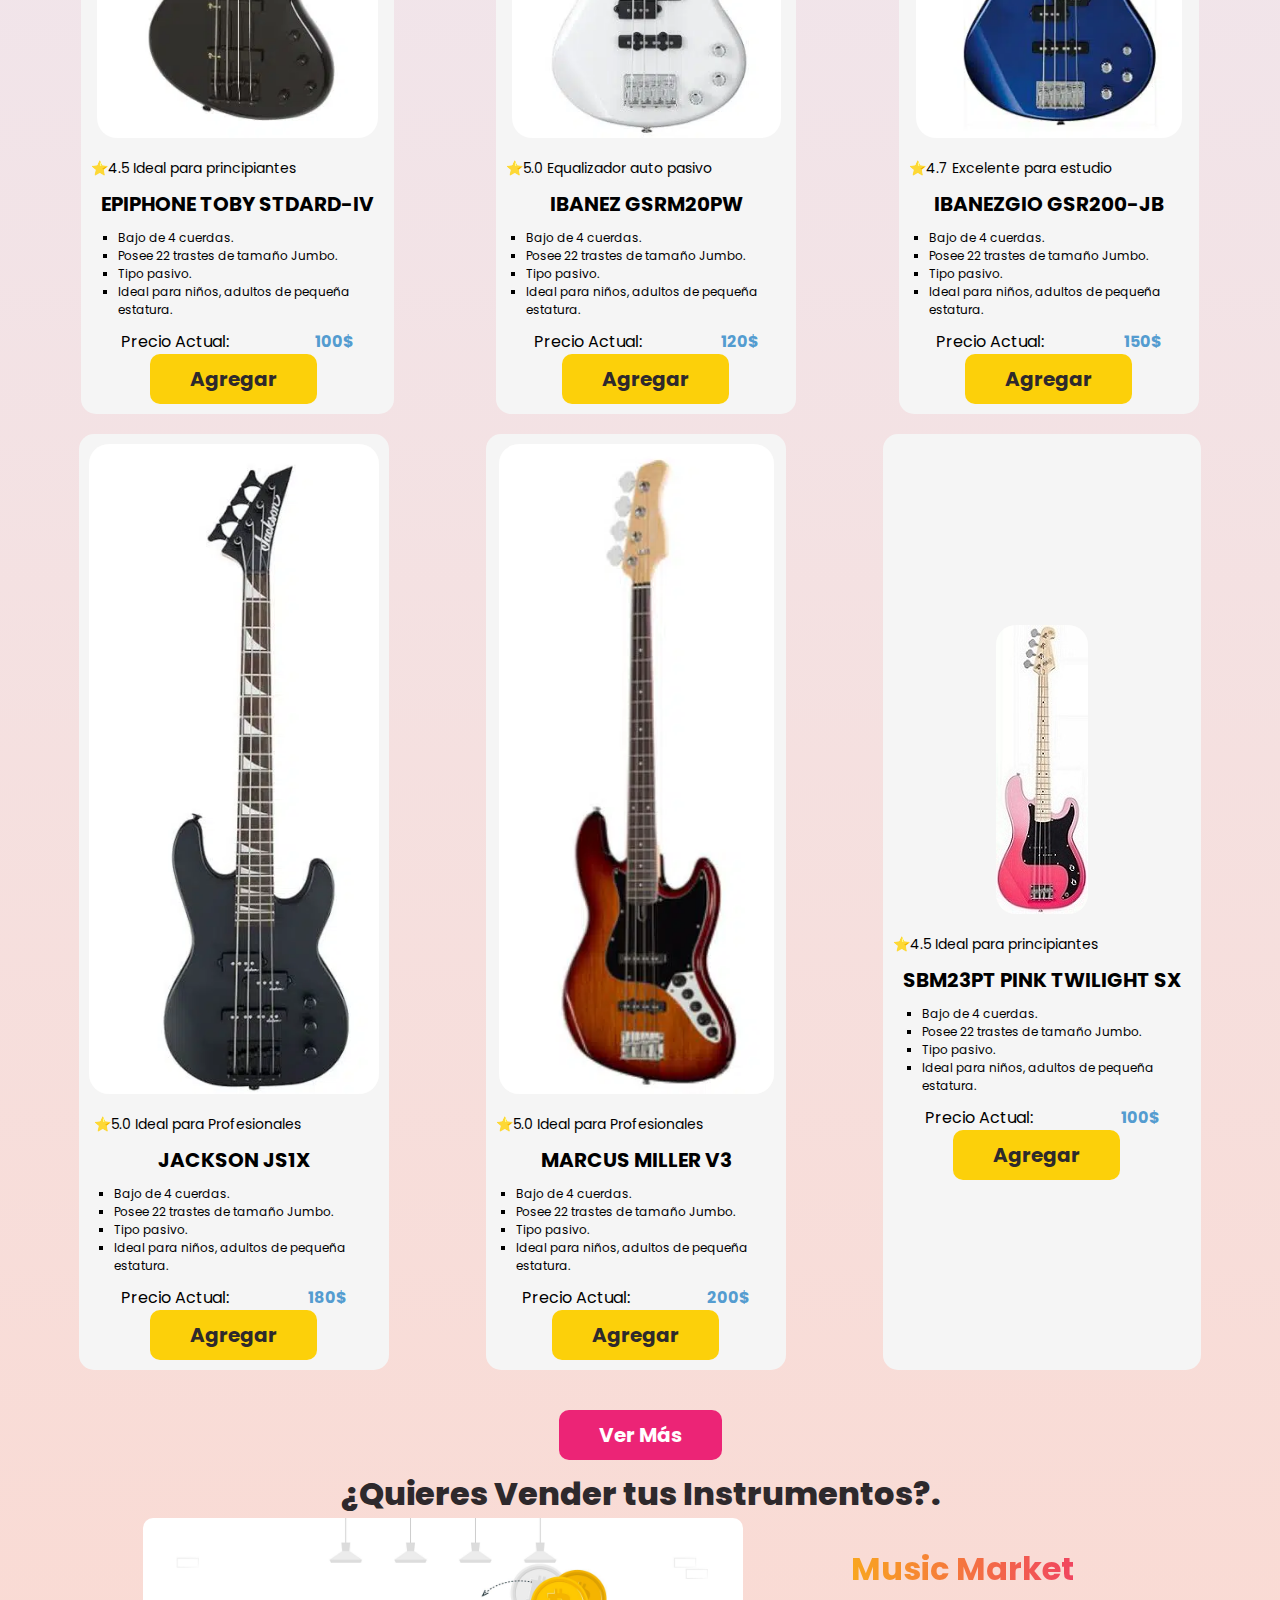
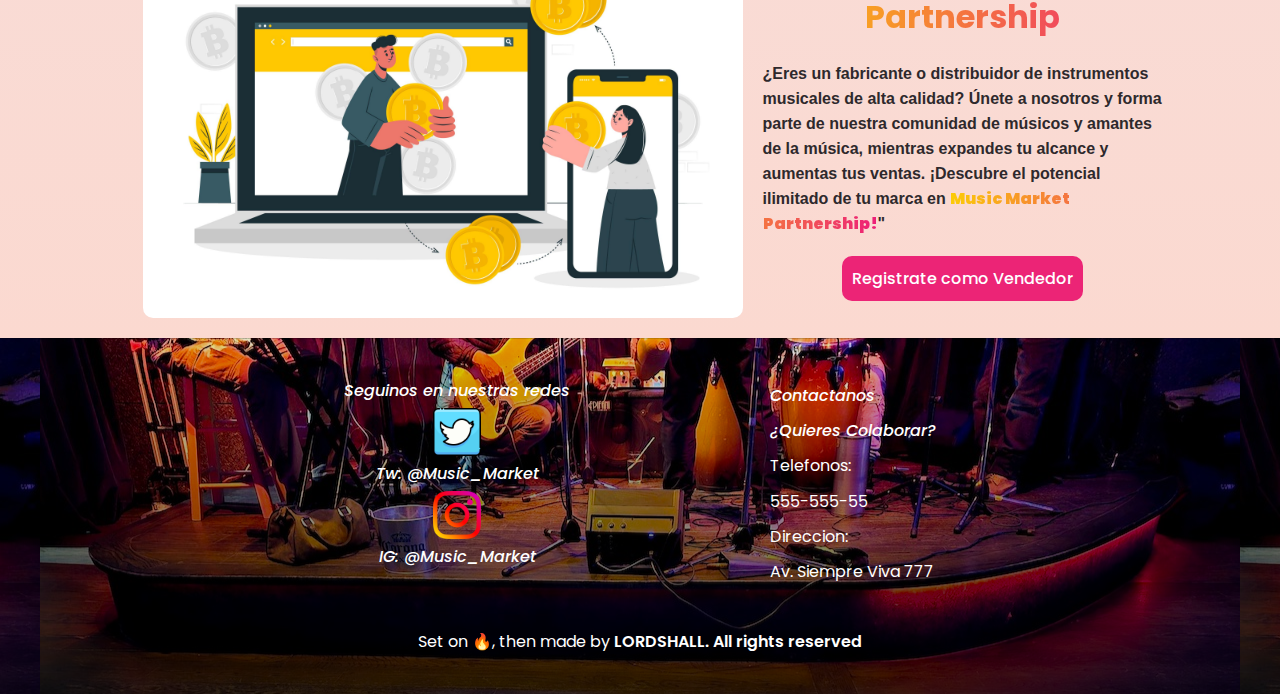
==== commit e72d19d4: "JS de Carrito Part2" ====
--- a/index.html
+++ b/index.html
@@ -64,7 +64,7 @@
             alt="buying car"
             class="cart-icon"
           />
-          <!-- <div class="bubble">0</div> -->
+          <div class="bubble">0</div>
           <!-- <i class="fa-solid fa-cart-flatbed cart-icon"></i> -->
         </div>
         <!-- <input type="checkbox" id="cart-toggle" /> -->
@@ -72,7 +72,7 @@
         <div class="cart">
           <h2>Tu compra</h2>
 
-          <div class="container"></div>
+          <div class="cart-container"></div>
           <!-- Compra -->
           <!-- <div class="cart-item">
             <img
@@ -127,34 +127,16 @@
               <span class="item-quantity">1</span>
               <span class="quantity-handler up">+</span>
             </div>
-          </div>
-          <div class="cart-item">
-            <img
-              src="./assets/Img/Bass/Bass_2.png"
-              class="cart-img"
-              alt="Compra de Carrito"
-            />
-            <div class="item-info">
-              <h3 class="item-title">Bajo Elec.</h3>
-              <p class="item-bid">Sub-total:</p>
-              <span class="item-price"> 150$</span>
-            </div> -->
-          <!-- Botones -->
-          <!-- <div class="item-handler">
-              <span class="quantity-handler down">-</span>
-              <span class="item-quantity">1</span>
-              <span class="quantity-handler up">+</span>
-            </div>
           </div> -->
 
           <!-- Divisor -->
           <span class="divider"></span>
           <div class="cart-total">
             <p>Total:</p>
-            <span class="total">350$</span>
-          </div>
-
-          <button class="btn-add">Comprar</button>
+            <span class="total">350 $</span>
+          </div>
+
+          <button class="btn-buy">Comprar</button>
           <button class="btn-delete">Borrar compra</button>
         </div>
         <div class="overlay"></div>
--- a/style.css
+++ b/style.css
@@ -46,7 +46,7 @@
   height: 120px;
   padding: 0px 30px 0px 30px;
   margin: 0 auto;
-  z-index: 2;
+  z-index: 4;
   background-image: linear-gradient(
       to bottom,
       rgba(0, 0, 0, 0.1),
@@ -99,6 +99,7 @@
 }
 
 .cart-icon {
+  position: relative;
   display: flex;
   height: 80px;
   width: 50px;
@@ -110,14 +111,14 @@
 }
 
 .cart-img {
-  width: 65px;
-  height: 60px;
-}
-
-/* .bubble {
-  position: absolute;
-  top: 75px;
-  right: 295px;
+  max-width: 75px;
+  max-height: 60px;
+}
+
+.bubble {
+  position: relative;
+  top: -50px;
+  right: -35px;
   text-align: center;
   background: var(--secondary);
   color: var(--text-white);
@@ -130,8 +131,7 @@
   align-items: center;
   padding-left: 1px;
   border-radius: 50%;
-  z-index: 2;
-} */
+}
 
 .cart {
   position: absolute;
@@ -149,6 +149,12 @@
   z-index: 2;
 }
 
+.cart-container {
+  display: flex;
+  flex-direction: column;
+  gap: 20px;
+}
+
 .cart h2 {
   color: var(--text-Black);
   font-size: 20px;
@@ -168,7 +174,12 @@
   -moz-border-radius: 10px;
   -ms-border-radius: 10px;
   -o-border-radius: 10px;
-  min-width: 330px;
+  width: 330px;
+  height: 110px;
+}
+
+.item-info {
+  overflow-x: hidden;
 }
 
 .item-title {
@@ -176,6 +187,7 @@
   font-size: 14px;
   font-weight: 700;
   font-style: italic;
+  overflow: hidden;
 }
 
 .item-bid {
@@ -251,6 +263,12 @@
 } */
 
 /* ############################ HOME ################################## */
+
+.empty-msg {
+  color: var(--text-blue);
+  font-size: 14px;
+}
+
 main {
   background: linear-gradient(to top, var(--primary), var(--bg-azul-10));
   display: flex;
@@ -459,6 +477,7 @@
   color: var(--text-blue);
 }
 
+.btn-buy,
 .btn-add {
   background-color: var(--btn-bg);
   border: none;
@@ -676,3 +695,17 @@
 .hidden {
   display: none;
 }
+
+.disabled {
+  background-color: linear-gradient(to left, var(--primary), var(--bg-azul-10));
+  color: var(--text-Black);
+  cursor: not-allowed;
+  border: 1px solid black;
+}
+
+.disabled:hover {
+  background-color: linear-gradient(to left, var(--primary), var(--bg-azul-10));
+  color: var(--text-Black);
+  cursor: not-allowed;
+  border: 1px solid black;
+}
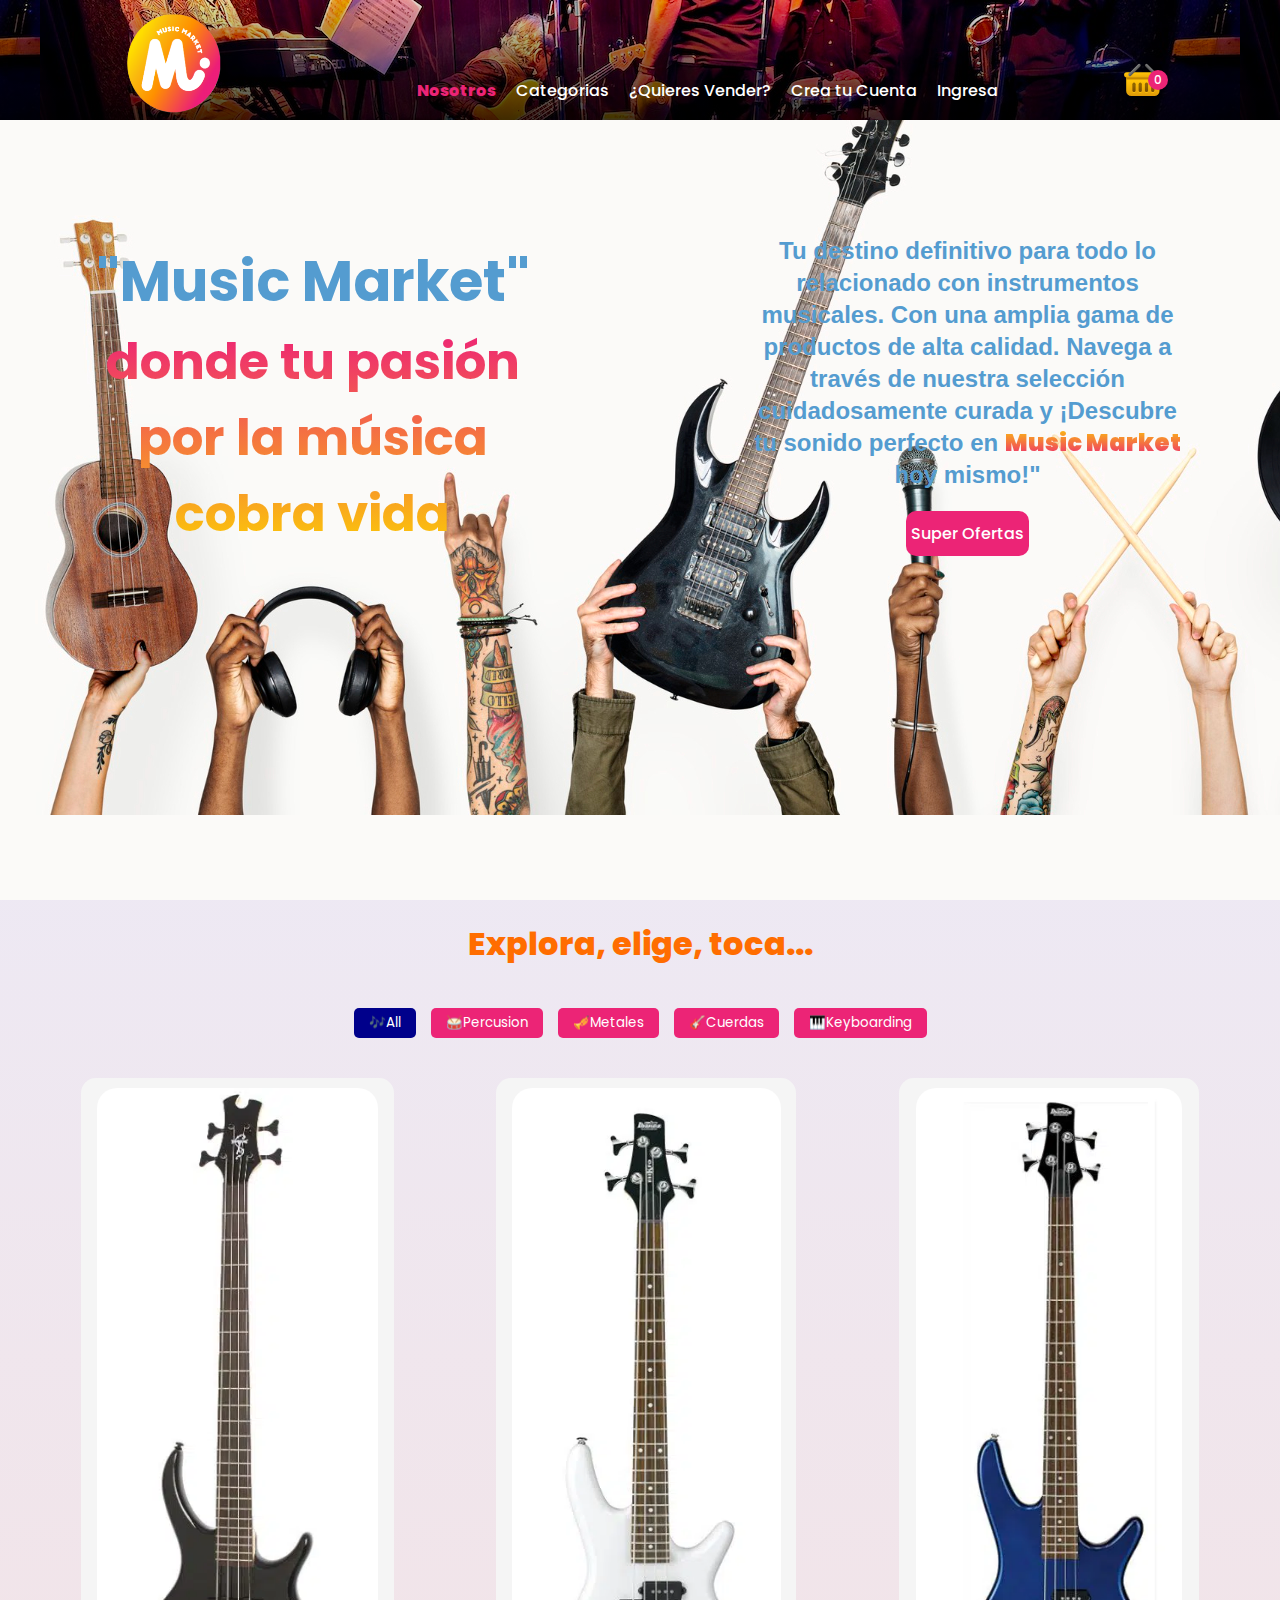
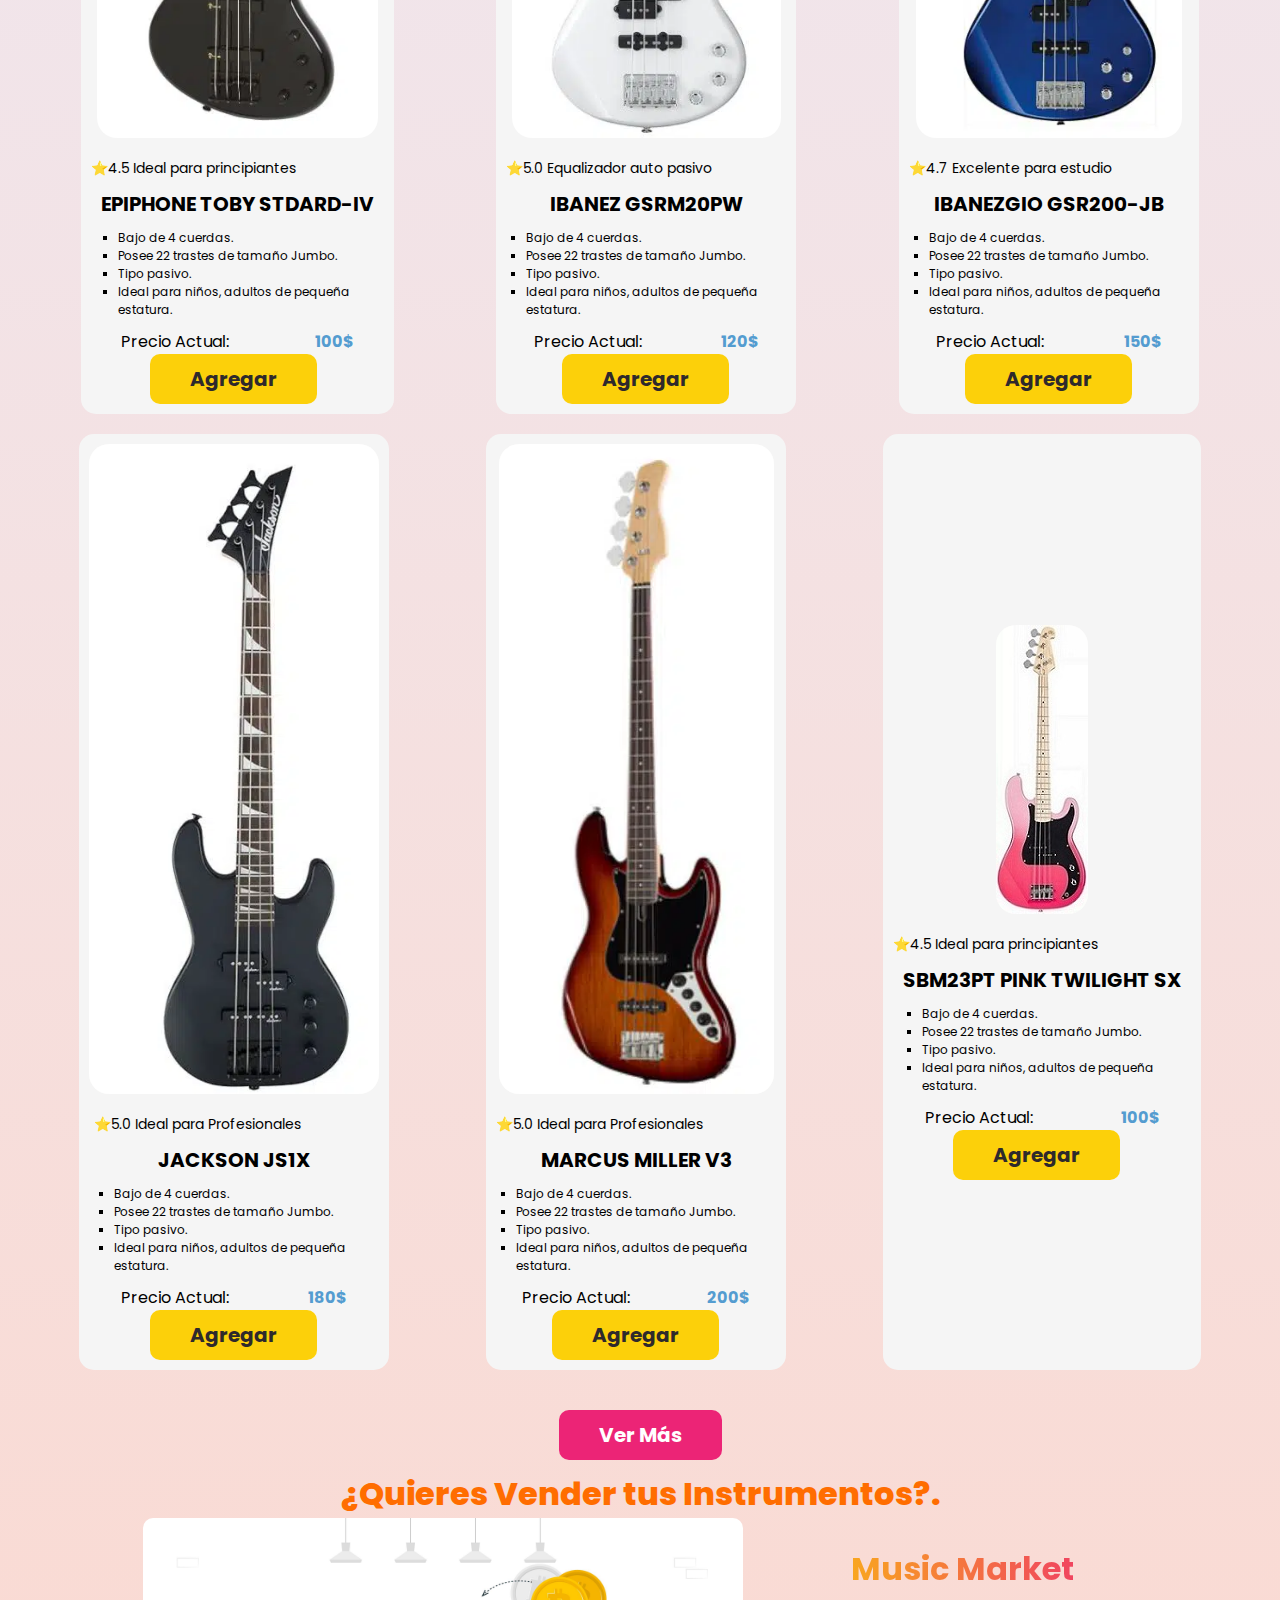
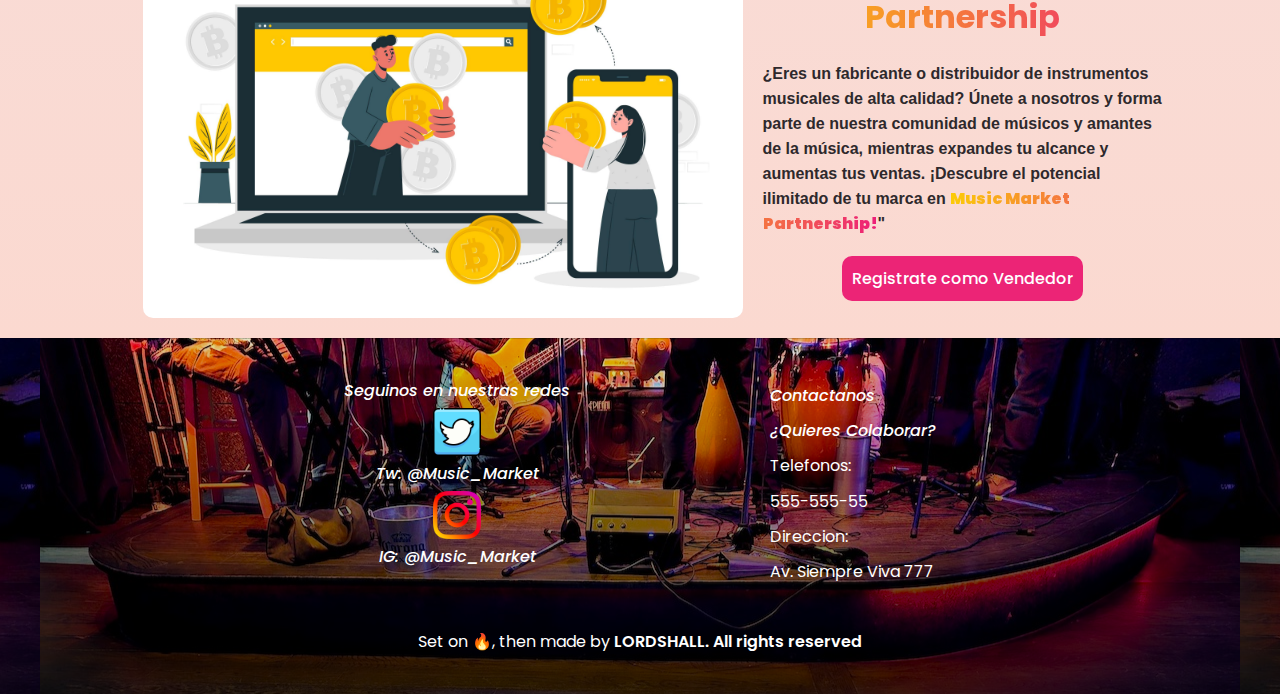
==== commit 660b0c7e: "Mejoras mediaqueries" ====
--- a/index.html
+++ b/index.html
@@ -162,7 +162,7 @@
         </div>
       </section>
       <section id="Products">
-        <h3>Best Musicsians, begins here...</h3>
+        <h3>Explora, elige, toca...</h3>
         <div class="categories">
           <button class="category active">🎶All</button>
           <button class="category" data-category="percusion">
--- a/style.css
+++ b/style.css
@@ -267,6 +267,7 @@
 .empty-msg {
   color: var(--text-blue);
   font-size: 14px;
+  font-weight: 700;
 }
 
 main {
@@ -399,7 +400,7 @@
   margin-top: 20px;
   font-size: 2rem;
   font-weight: 800;
-  color: var(--text-Black);
+  color: var(--fire);
 }
 
 .products-container {
@@ -534,7 +535,7 @@
 #Empresas h3 {
   font-size: 2rem;
   font-weight: 800;
-  color: var(--text-Black);
+  color: var(--fire);
 }
 
 .Enterprise {
--- a/Mediaqueries.css
+++ b/Mediaqueries.css
@@ -104,6 +104,7 @@
   /*################### Empresa #####################*/
 
   .Enterprise {
+    padding-top: 10px;
     max-width: 90%;
     justify-content: space-around;
   }
@@ -224,13 +225,14 @@
   }
 
   .Compra_Venta {
-    width: 150px;
+    width: 170px;
+    height: 110px;
   }
 
   .Enterprise-item2 {
     min-width: 100px;
     justify-content: center;
-    width: fit-content;
+    /* width: fit-content; */
   }
 
   .Enterprise-item2 h5 {
@@ -241,8 +243,7 @@
 
   .Enterprise-item2 a {
     text-align: center;
-    font-size: 12px;
-    max-width: fit-content;
+    font-size: 10px;
   }
 
   /*################### Footer #####################*/
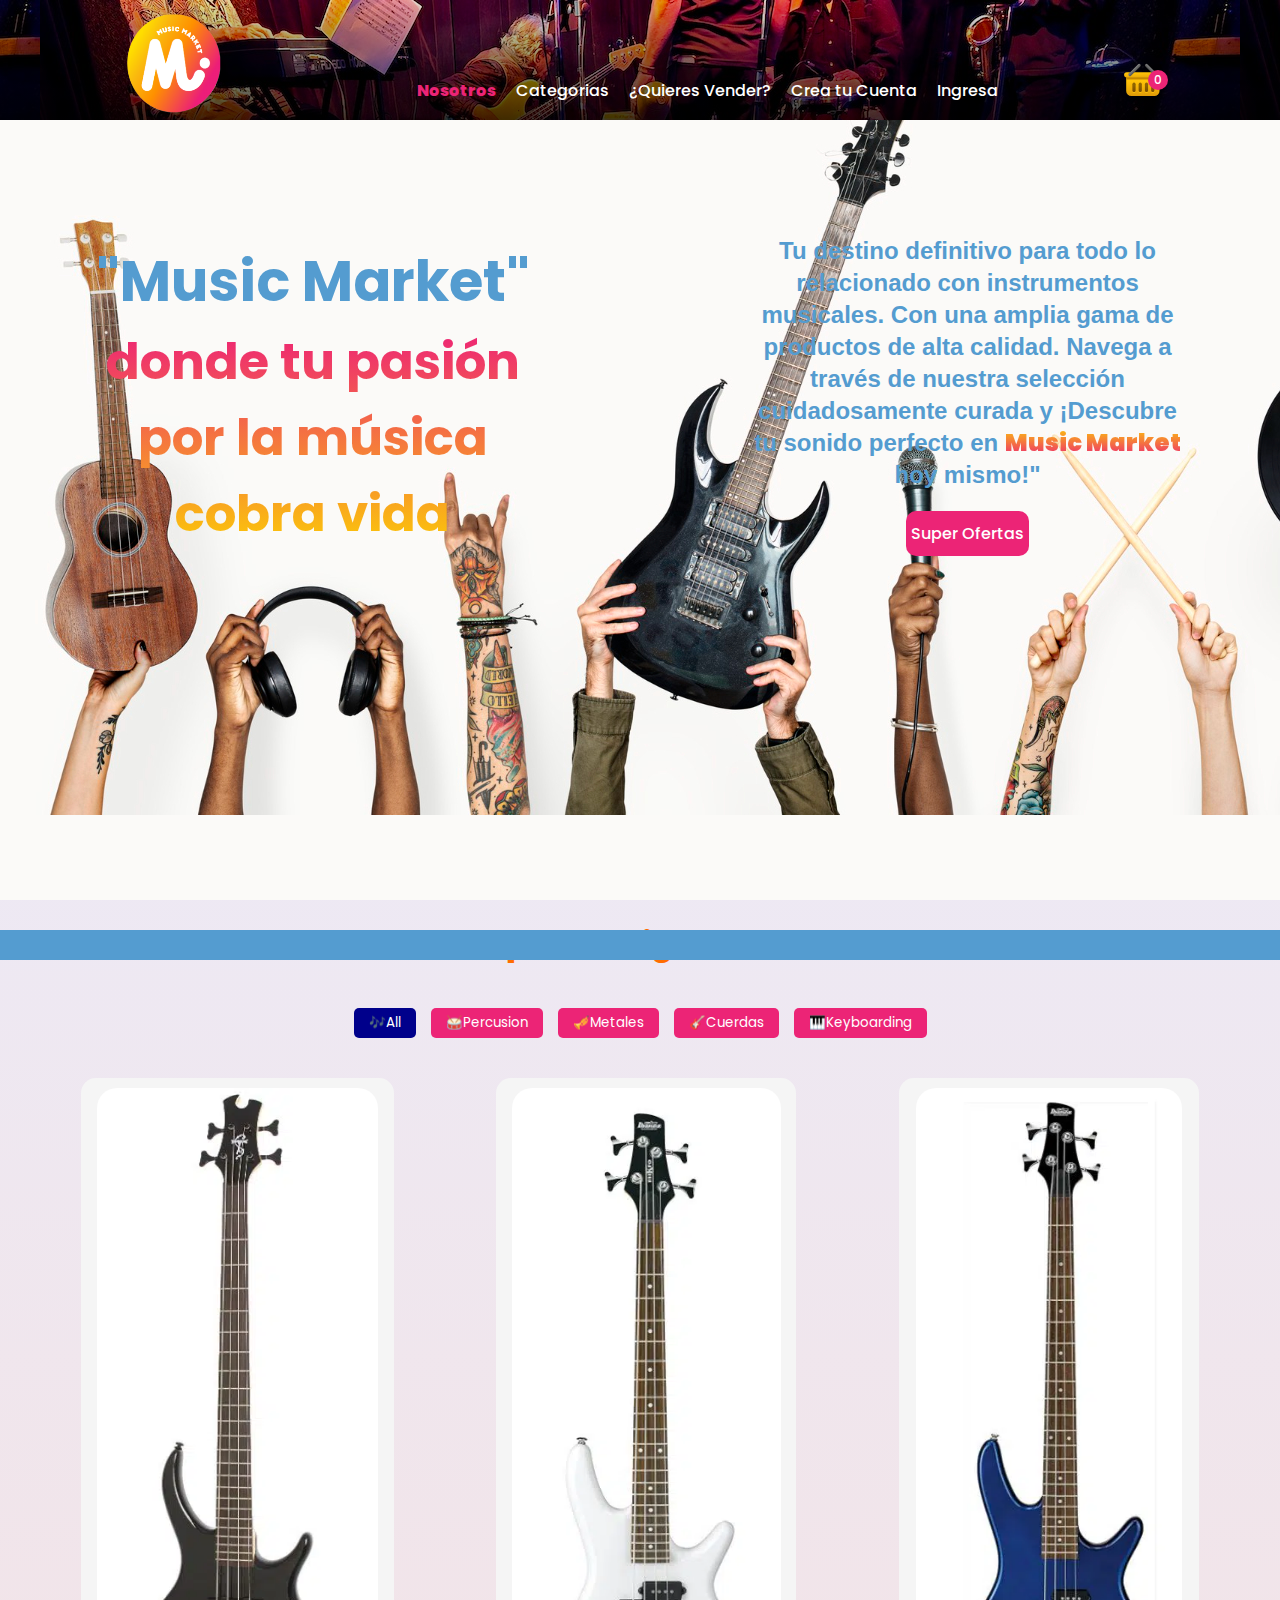
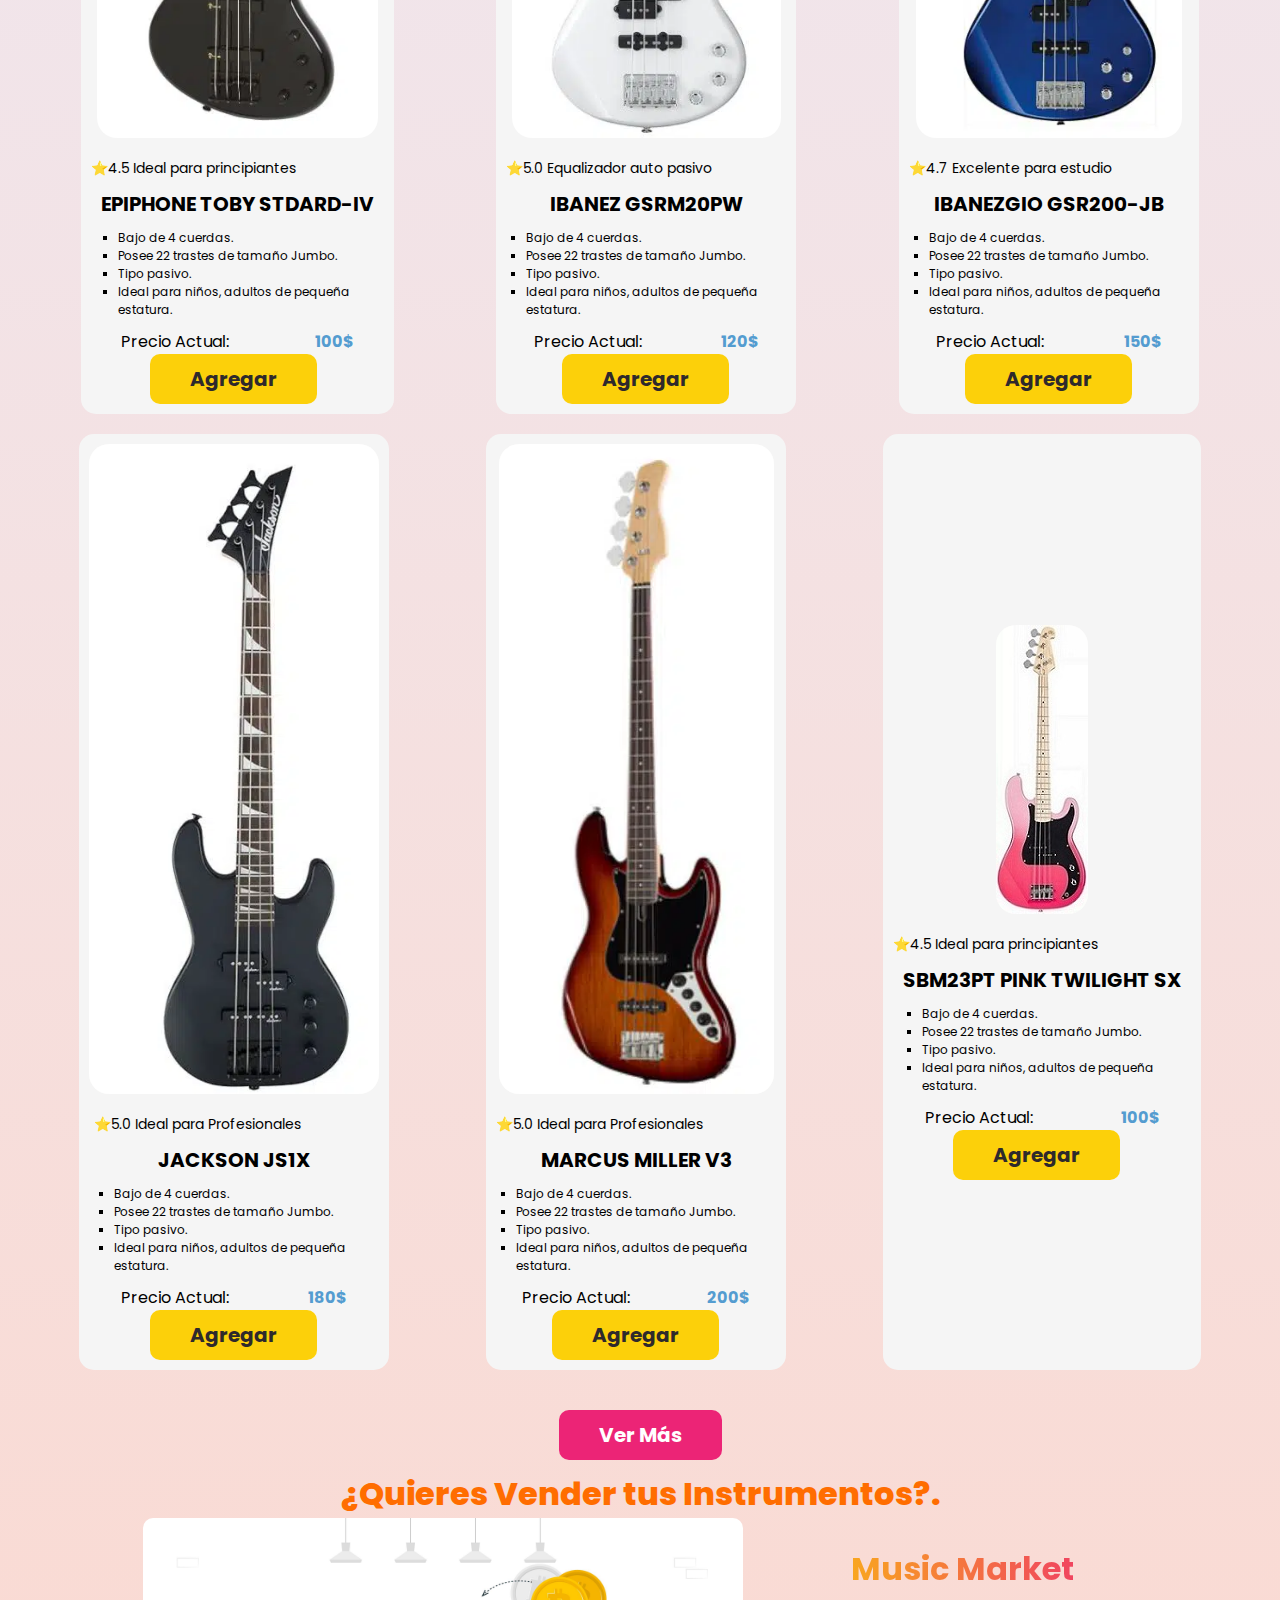
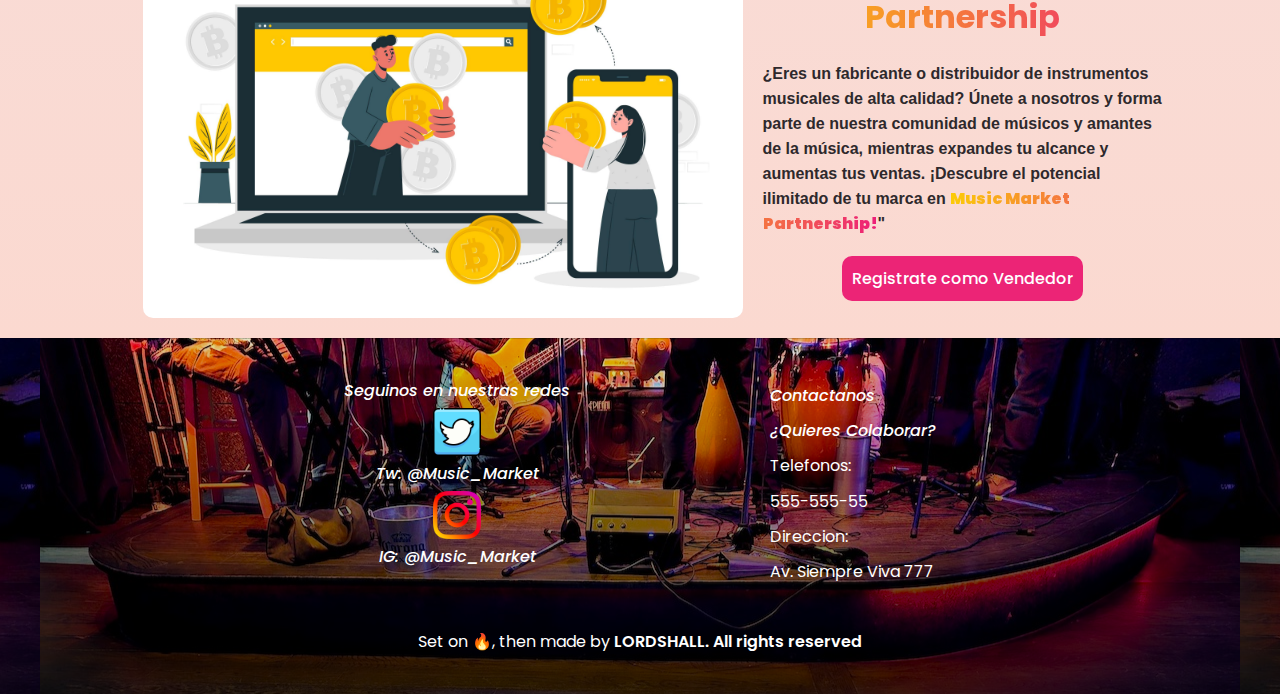
==== commit 5f4679e7: "Codigo de LocalStorage" ====
--- a/index.html
+++ b/index.html
@@ -276,6 +276,7 @@
       </div>
       <p>Set on 🔥, then made by <span>LORDSHALL. All rights reserved</span></p>
     </footer>
+    <div class="modal-chart"></div>
     <script src="./assets/data.js"></script>
     <script src="./assets/index.js"></script>
   </body>
--- a/style.css
+++ b/style.css
@@ -187,7 +187,7 @@
   font-size: 14px;
   font-weight: 700;
   font-style: italic;
-  overflow: hidden;
+  overflow-x: hidden;
 }
 
 .item-bid {
@@ -710,3 +710,22 @@
   cursor: not-allowed;
   border: 1px solid black;
 }
+
+.modal-chart {
+  padding: 15px 0px;
+  display: flex;
+  align-items: center;
+  justify-content: center;
+  color: var(--text-white);
+  background-color: var(--background);
+  position: fixed;
+  bottom: 0;
+  width: 100%;
+  transition: all 0.5s ease-out;
+  transform: translateY(200%);
+}
+
+.active-chart {
+  transform: translateY(0);
+  transition: all 0.5s ease-in;
+}
--- a/Mediaqueries.css
+++ b/Mediaqueries.css
@@ -177,10 +177,6 @@
     border: none;
   }
 
-  .cart-item {
-    flex-wrap: wrap;
-  }
-
   .item,
   .item2 {
     justify-content: center;
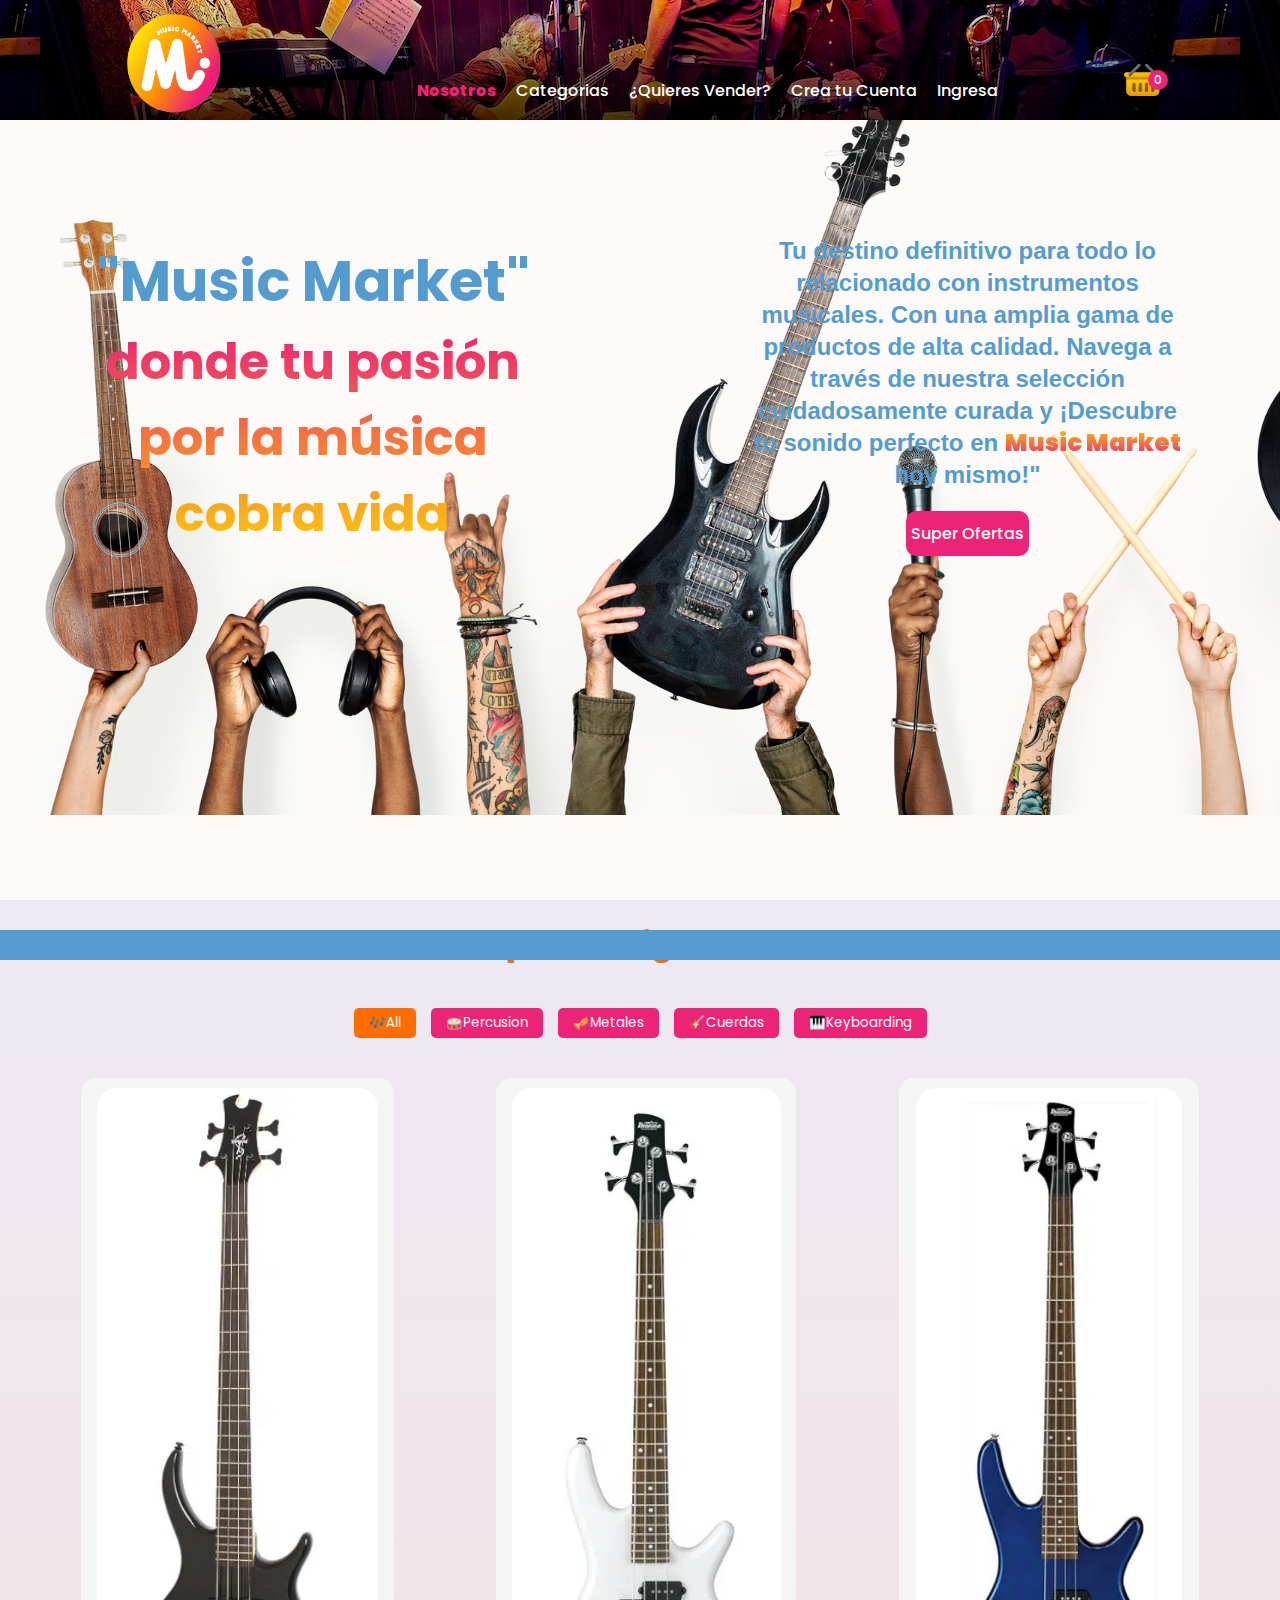
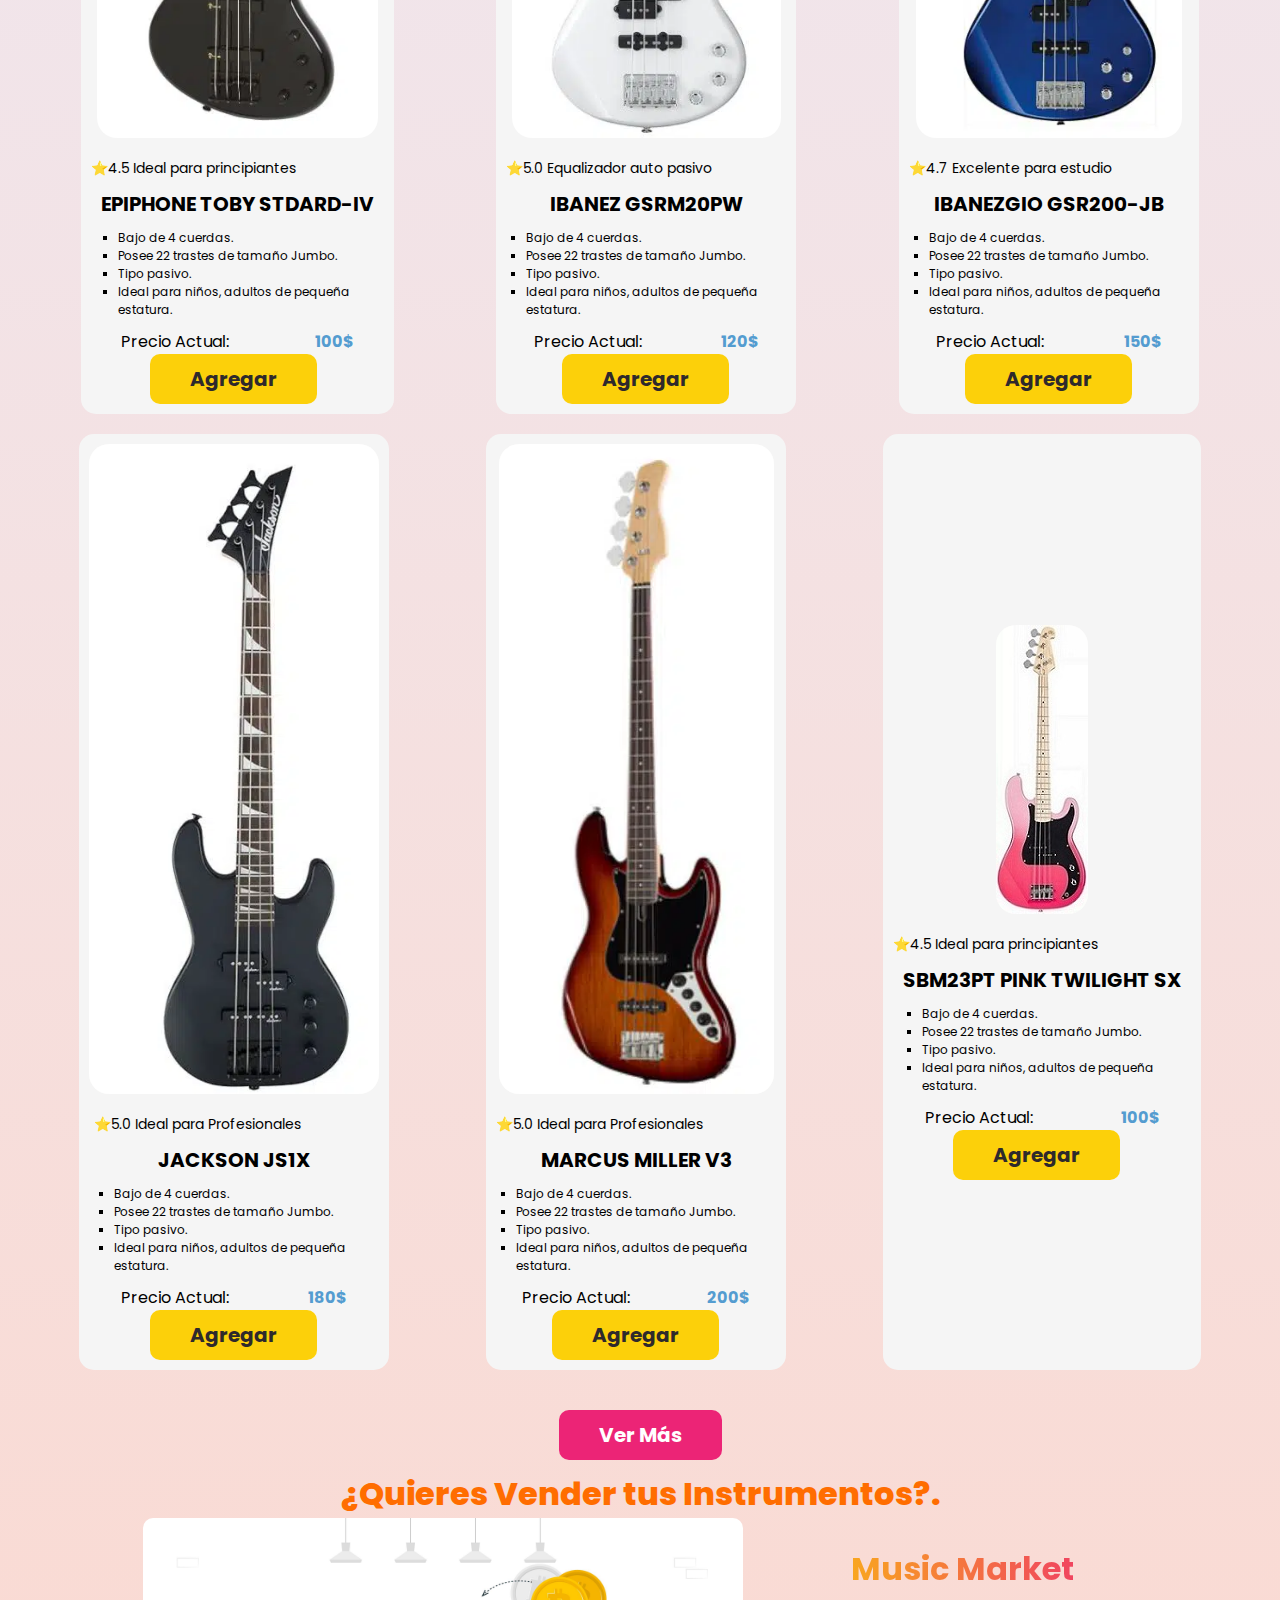
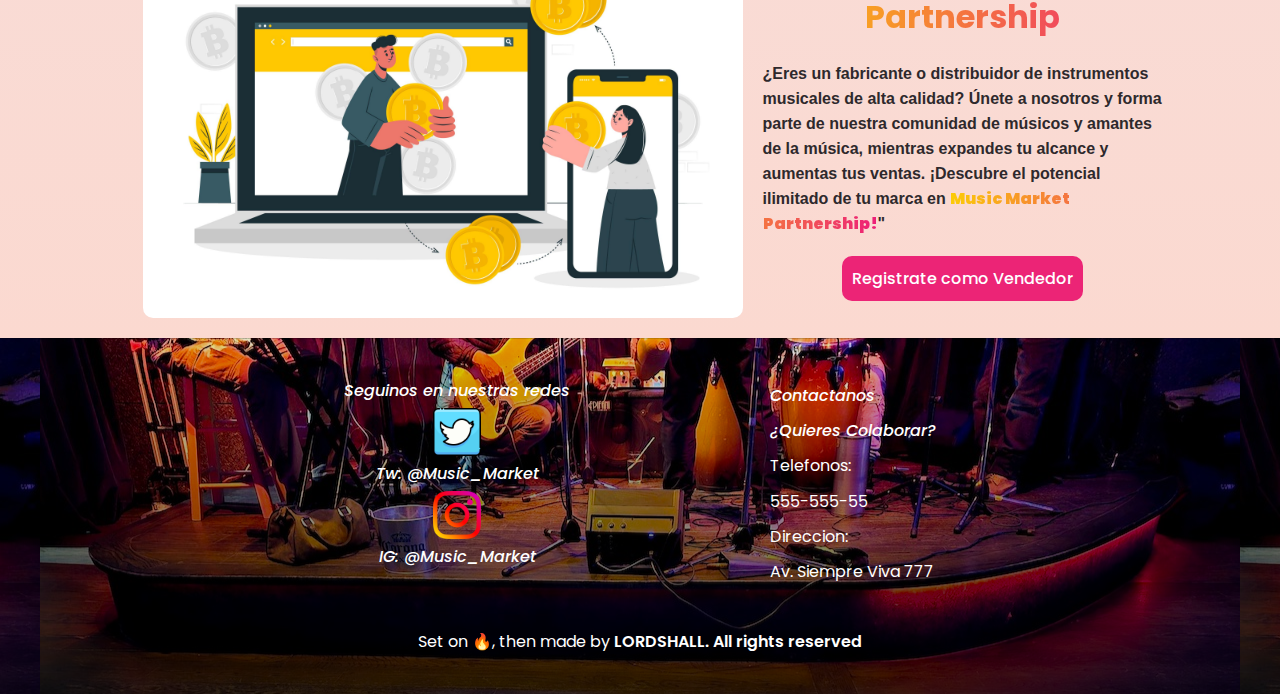
==== commit 90b6ecaa: "Validacion de usuario" ====
--- a/index.html
+++ b/index.html
@@ -4,10 +4,6 @@
     <meta charset="UTF-8" />
     <meta name="viewport" content="width=device-width, initial-scale=1.0" />
     <title>MusicMarket</title>
-    <link
-      rel="stylesheet"
-      href="https://cdnjs.cloudflare.com/ajax/libs/font-awesome/6.4.2/css/all.min.css"
-    />
     <link rel="stylesheet" href="style.css" />
     <link rel="stylesheet" href="animations.css" />
     <link rel="stylesheet" href="Mediaqueries.css" />
@@ -51,8 +47,10 @@
           <li class="nav__link"><a href="#Home">Nosotros</a></li>
           <li class="nav__link"><a href="#Products">Categorias</a></li>
           <li class="nav__link"><a href="#Empresas">¿Quieres Vender?</a></li>
-          <li class="nav__link"><a href="#">Crea tu Cuenta</a></li>
-          <li class="nav__link"><a href="#">Ingresa</a></li>
+          <li class="nav__link">
+            <a href="./pages/index.html">Crea tu Cuenta</a>
+          </li>
+          <li class="nav__link"><a href="./pages/login.html">Ingresa</a></li>
         </ul>
 
         <!-- Carrito -->
@@ -157,7 +155,7 @@
               Navega a través de nuestra selección cuidadosamente curada y
               ¡Descubre tu sonido perfecto en <b>Music Market</b> hoy mismo!"
             </p>
-            <a href="#Products" target="_blank">Super Ofertas</a>
+            <a href="#Products">Super Ofertas</a>
           </div>
         </div>
       </section>
@@ -239,7 +237,9 @@
               <b>Music Market Partnership!</b>"
             </p>
 
-            <a href="#" target="_blank">Registrate como Vendedor</a>
+            <a href="./pages/index.html" target="_blank"
+              >Registrate como Vendedor</a
+            >
           </div>
         </div>
       </section>
--- a/style.css
+++ b/style.css
@@ -6,15 +6,10 @@
   --background: #549cd0;
   --primary: #fbd9d0;
   --secondary: #ec2476;
-  /* --secondary: #272d37; */
   --btn-bg: #fcd00a;
   --bg-azul-10: #e9eeff;
-  --bg-white: #fff;
-  --bg-electric: #f0fbff;
-  --nav-bg: #0f1525;
 
   /* Text colors */
-  --text-brown: #c59d6e;
   --text-Black: #2e292c;
   --text-red: #ec2476;
   --text-blue: #549cd0;
@@ -393,7 +388,7 @@
 }
 
 .active {
-  background-color: darkblue;
+  background-color: var(--fire);
 }
 
 #Products h3 {
@@ -690,7 +685,7 @@
 }
 
 footer p {
-  color: var(--bg-white);
+  color: var(--text-white);
 }
 
 .hidden {
